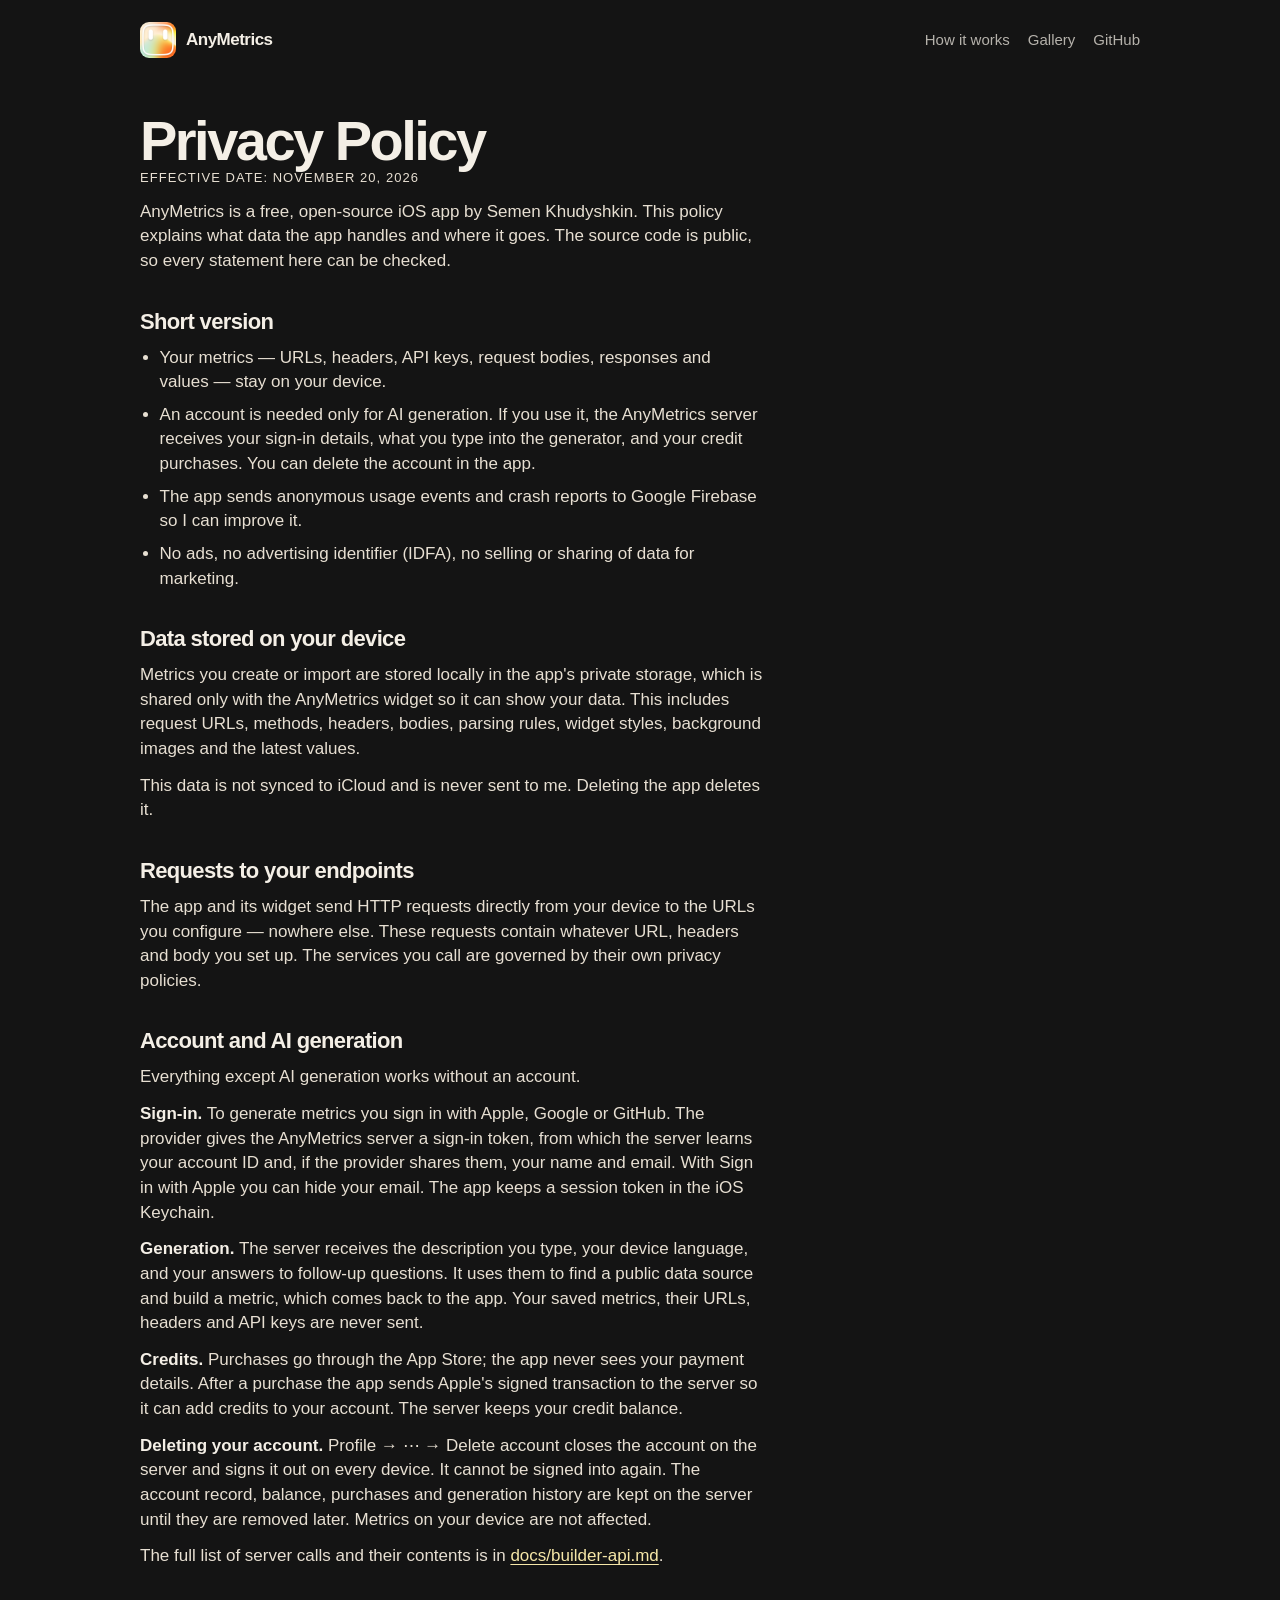
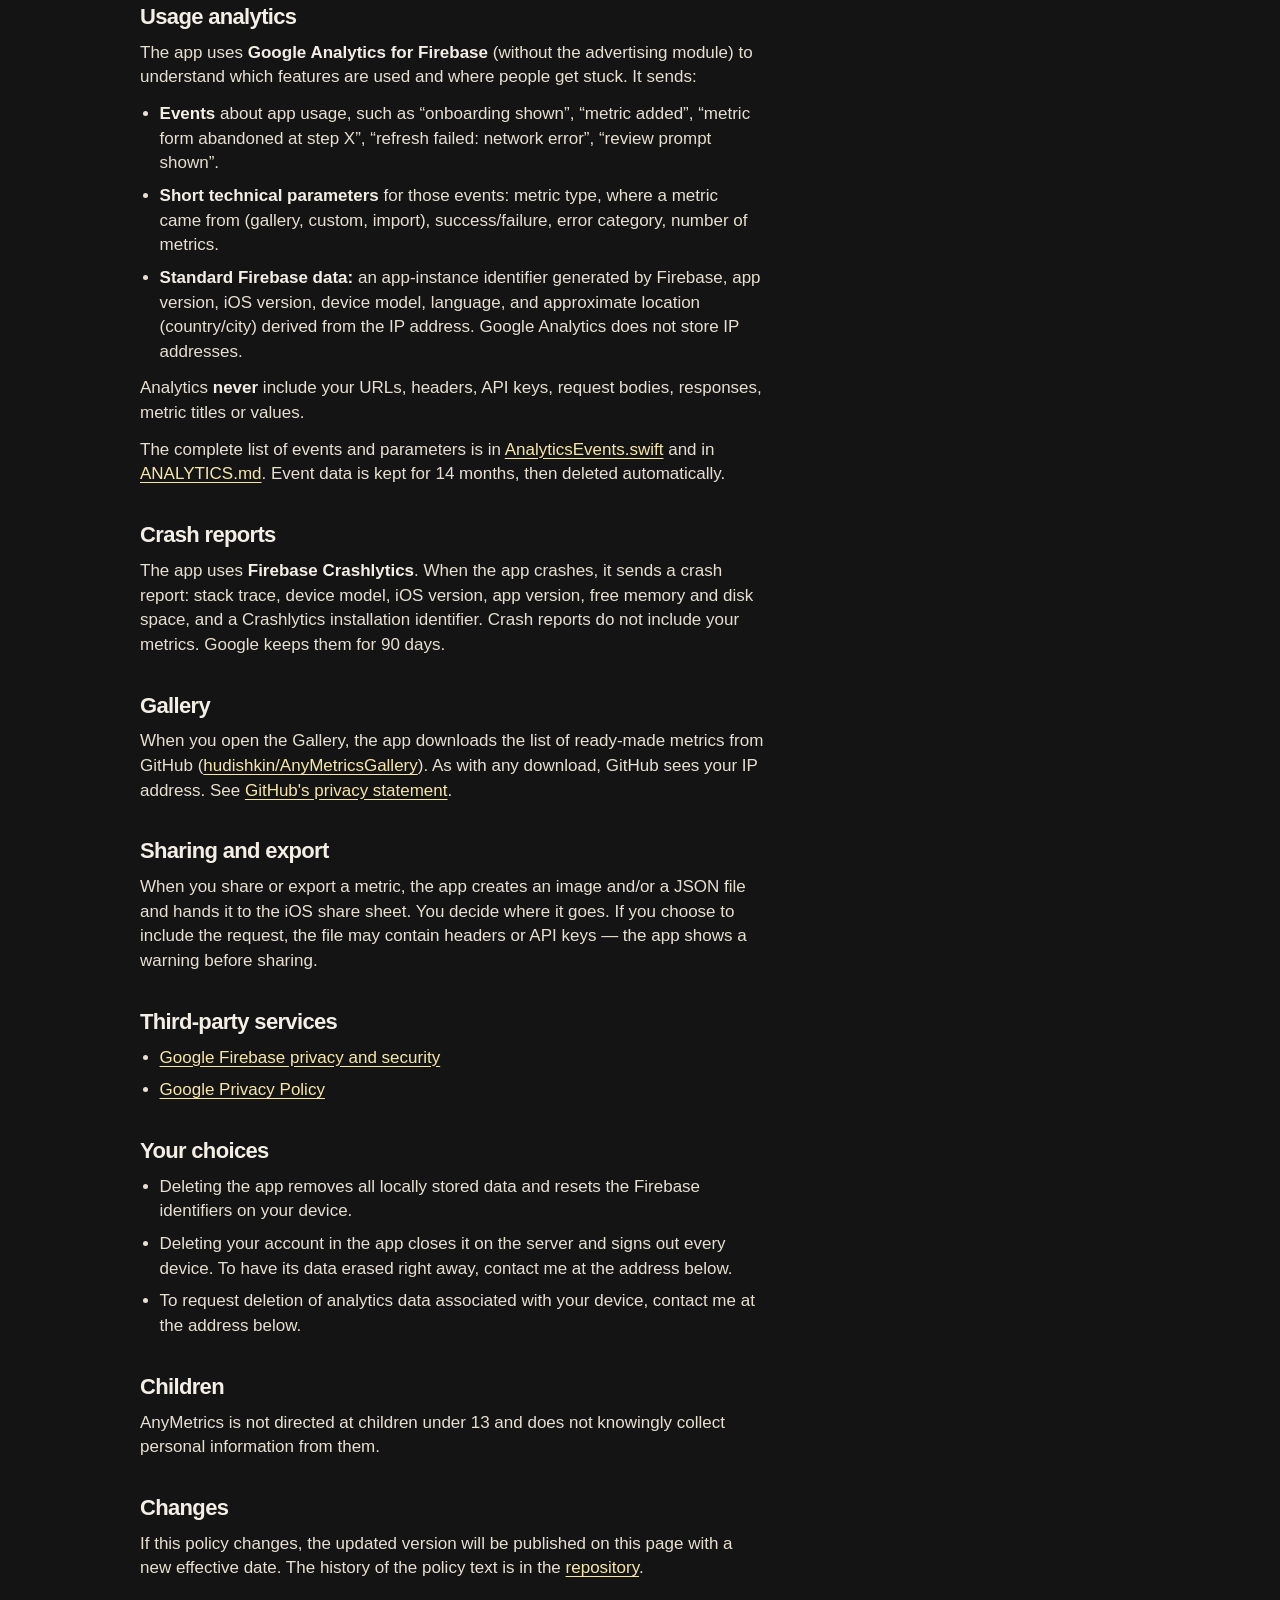
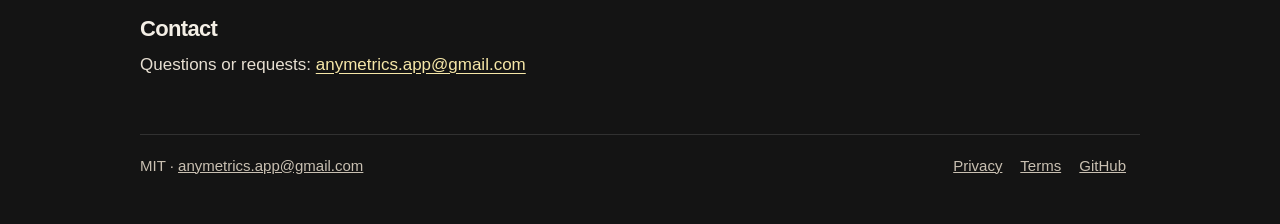
==== site/privacy.html @ 82698fd5 "added terms" ====
<!DOCTYPE html>
<html lang="en">
<head>
  <meta charset="utf-8">
  <meta name="viewport" content="width=device-width, initial-scale=1">
  <title>Privacy Policy — AnyMetrics</title>
  <meta name="description" content="What data AnyMetrics handles and where it goes. Metrics and API keys stay on your iPhone.">
  <meta name="theme-color" content="#141414">
  <link rel="icon" href="icon.png">
  <link rel="stylesheet" href="styles.css">
</head>
<body>
  <div class="wrap">
    <header>
      <a class="brand" href="index.html">
        <img src="icon.png" width="36" height="36" alt="">
        AnyMetrics
      </a>
      <nav>
        <a href="index.html#how">How it works</a>
        <a href="https://github.com/hudishkin/AnyMetricsGallery">Gallery</a>
        <a href="https://github.com/hudishkin/AnyMetrics">GitHub</a>
      </nav>
    </header>

    <main>
      <article class="legal">
        <h1>Privacy Policy</h1>
        <p class="kicker">Effective date: November 20, 2026</p>
        <p>AnyMetrics is a free, open-source iOS app by Semen Khudyshkin. This policy explains what data the app handles and where it goes. The source code is public, so every statement here can be checked.</p>

        <h2>Short version</h2>
        <ul>
          <li>Your metrics — URLs, headers, API keys, request bodies, responses and values — stay on your device.</li>
          <li>An account is needed only for AI generation. If you use it, the AnyMetrics server receives your sign-in details, what you type into the generator, and your credit purchases. You can delete the account in the app.</li>
          <li>The app sends anonymous usage events and crash reports to Google Firebase so I can improve it.</li>
          <li>No ads, no advertising identifier (IDFA), no selling or sharing of data for marketing.</li>
        </ul>

        <h2>Data stored on your device</h2>
        <p>Metrics you create or import are stored locally in the app's private storage, which is shared only with the AnyMetrics widget so it can show your data. This includes request URLs, methods, headers, bodies, parsing rules, widget styles, background images and the latest values.</p>
        <p>This data is not synced to iCloud and is never sent to me. Deleting the app deletes it.</p>

        <h2>Requests to your endpoints</h2>
        <p>The app and its widget send HTTP requests directly from your device to the URLs you configure — nowhere else. These requests contain whatever URL, headers and body you set up. The services you call are governed by their own privacy policies.</p>

        <h2>Account and AI generation</h2>
        <p>Everything except AI generation works without an account.</p>
        <p><strong>Sign-in.</strong> To generate metrics you sign in with Apple, Google or GitHub. The provider gives the AnyMetrics server a sign-in token, from which the server learns your account ID and, if the provider shares them, your name and email. With Sign in with Apple you can hide your email. The app keeps a session token in the iOS Keychain.</p>
        <p><strong>Generation.</strong> The server receives the description you type, your device language, and your answers to follow-up questions. It uses them to find a public data source and build a metric, which comes back to the app. Your saved metrics, their URLs, headers and API keys are never sent.</p>
        <p><strong>Credits.</strong> Purchases go through the App Store; the app never sees your payment details. After a purchase the app sends Apple's signed transaction to the server so it can add credits to your account. The server keeps your credit balance.</p>
        <p><strong>Deleting your account.</strong> Profile → ⋯ → Delete account closes the account on the server and signs it out on every device. It cannot be signed into again. The account record, balance, purchases and generation history are kept on the server until they are removed later. Metrics on your device are not affected.</p>
        <p>The full list of server calls and their contents is in <a href="https://github.com/hudishkin/AnyMetrics/blob/main/docs/builder-api.md">docs/builder-api.md</a>.</p>

        <h2>Usage analytics</h2>
        <p>The app uses <strong>Google Analytics for Firebase</strong> (without the advertising module) to understand which features are used and where people get stuck. It sends:</p>
        <ul>
          <li><strong>Events</strong> about app usage, such as “onboarding shown”, “metric added”, “metric form abandoned at step X”, “refresh failed: network error”, “review prompt shown”.</li>
          <li><strong>Short technical parameters</strong> for those events: metric type, where a metric came from (gallery, custom, import), success/failure, error category, number of metrics.</li>
          <li><strong>Standard Firebase data:</strong> an app-instance identifier generated by Firebase, app version, iOS version, device model, language, and approximate location (country/city) derived from the IP address. Google Analytics does not store IP addresses.</li>
        </ul>
        <p>Analytics <strong>never</strong> include your URLs, headers, API keys, request bodies, responses, metric titles or values.</p>
        <p>The complete list of events and parameters is in <a href="https://github.com/hudishkin/AnyMetrics/blob/main/AnyMetrics/Utils/AnalyticsEvents.swift">AnalyticsEvents.swift</a> and in <a href="https://github.com/hudishkin/AnyMetrics/blob/main/ANALYTICS.md">ANALYTICS.md</a>. Event data is kept for 14 months, then deleted automatically.</p>

        <h2>Crash reports</h2>
        <p>The app uses <strong>Firebase Crashlytics</strong>. When the app crashes, it sends a crash report: stack trace, device model, iOS version, app version, free memory and disk space, and a Crashlytics installation identifier. Crash reports do not include your metrics. Google keeps them for 90 days.</p>

        <h2>Gallery</h2>
        <p>When you open the Gallery, the app downloads the list of ready-made metrics from GitHub (<a href="https://github.com/hudishkin/AnyMetricsGallery">hudishkin/AnyMetricsGallery</a>). As with any download, GitHub sees your IP address. See <a href="https://docs.github.com/en/site-policy/privacy-policies/github-general-privacy-statement">GitHub's privacy statement</a>.</p>

        <h2>Sharing and export</h2>
        <p>When you share or export a metric, the app creates an image and/or a JSON file and hands it to the iOS share sheet. You decide where it goes. If you choose to include the request, the file may contain headers or API keys — the app shows a warning before sharing.</p>

        <h2>Third-party services</h2>
        <ul>
          <li><a href="https://firebase.google.com/support/privacy">Google Firebase privacy and security</a></li>
          <li><a href="https://policies.google.com/privacy">Google Privacy Policy</a></li>
        </ul>

        <h2>Your choices</h2>
        <ul>
          <li>Deleting the app removes all locally stored data and resets the Firebase identifiers on your device.</li>
          <li>Deleting your account in the app closes it on the server and signs out every device. To have its data erased right away, contact me at the address below.</li>
          <li>To request deletion of analytics data associated with your device, contact me at the address below.</li>
        </ul>

        <h2>Children</h2>
        <p>AnyMetrics is not directed at children under 13 and does not knowingly collect personal information from them.</p>

        <h2>Changes</h2>
        <p>If this policy changes, the updated version will be published on this page with a new effective date. The history of the policy text is in the <a href="https://github.com/hudishkin/AnyMetrics/blob/main/privacy_policy.md">repository</a>.</p>

        <h2>Contact</h2>
        <p>Questions or requests: <a href="mailto:anymetrics.app@gmail.com">anymetrics.app@gmail.com</a></p>
      </article>
    </main>

    <footer>
      <p>MIT · <a href="mailto:anymetrics.app@gmail.com">anymetrics.app@gmail.com</a></p>
      <p>
        <a href="privacy.html">Privacy</a>
        <a href="terms.html">Terms</a>
        <a href="https://github.com/hudishkin/AnyMetrics">GitHub</a>
      </p>
    </footer>
  </div>
</body>
</html>
---- site/styles.css ----
:root {
  --bg: #141414;
  --ink: #1c1c1c;
  --paper: #fffdf8;
  --muted: #5c574e;
  --cream: #f4efe6;
  --line: rgba(255, 253, 248, 0.12);
}

* { box-sizing: border-box; }

html { scroll-behavior: smooth; }

body {
  margin: 0;
  background: var(--bg);
  color: var(--cream);
  font-family: -apple-system, BlinkMacSystemFont, "SF Pro Text", "Segoe UI", sans-serif;
  font-size: 17px;
  line-height: 1.45;
  -webkit-font-smoothing: antialiased;
}

a { color: inherit; }

.wrap {
  max-width: 1040px;
  margin: 0 auto;
  padding: 22px 20px 48px;
}

header {
  display: flex;
  align-items: center;
  justify-content: space-between;
  gap: 16px;
}

.brand {
  display: flex;
  align-items: center;
  gap: 10px;
  font-weight: 650;
  letter-spacing: -0.03em;
  text-decoration: none;
  font-size: 17px;
}

.brand img {
  width: 36px;
  height: 36px;
  border-radius: 9px;
}

nav {
  display: flex;
  gap: 18px;
  font-size: 15px;
}

nav a {
  text-decoration: none;
  opacity: 0.72;
}

nav a:hover { opacity: 1; }

.hero { padding: 64px 0 28px; }

.kicker {
  margin: 0 0 16px;
  font-size: 13px;
  letter-spacing: 0.08em;
  text-transform: uppercase;
  color: #c8bba6;
}

h1 {
  margin: 0;
  max-width: 16ch;
  font-size: clamp(40px, 6.4vw, 68px);
  line-height: 0.98;
  letter-spacing: -0.045em;
  font-weight: 720;
}

.lede {
  max-width: 38ch;
  margin: 20px 0 0;
  font-size: 19px;
  color: #e7dfd2;
}

.actions {
  display: flex;
  align-items: center;
  flex-wrap: wrap;
  gap: 18px;
  margin: 28px 0 40px;
}

.actions img { display: block; height: 44px; width: auto; }

.text-link {
  font-weight: 600;
  text-underline-offset: 3px;
}

.preview {
  display: block;
  width: 100%;
  height: auto;
  border-radius: 28px;
}

h2 {
  margin: 0 0 20px;
  font-size: 28px;
  letter-spacing: -0.03em;
  font-weight: 680;
}

.steps, .features, .note { padding: 48px 0 8px; }

.steps ol {
  list-style: none;
  margin: 0;
  padding: 0;
  display: grid;
  grid-template-columns: repeat(3, 1fr);
  gap: 14px;
}

.steps li {
  margin: 0;
  padding: 22px 22px 20px;
  border-radius: 24px;
  background:
    linear-gradient(165deg, #f8efdc 0%, #e7f3e0 42%, #f6d978 100%);
  color: var(--ink);
}

.steps li:nth-child(2) {
  background:
    linear-gradient(165deg, #f7e7c4 0%, #f6d56a 55%, #f0a04a 100%);
}

.steps li:nth-child(3) {
  background:
    linear-gradient(165deg, #e5f3ea 0%, #f6e7a8 48%, #f08a2c 100%);
}

.step-label {
  display: block;
  font-size: 12px;
  letter-spacing: 0.08em;
  text-transform: uppercase;
  color: #6a624f;
}

.steps strong {
  display: block;
  margin: 10px 0 12px;
  font-size: 40px;
  letter-spacing: -0.04em;
  font-weight: 720;
  line-height: 1;
}

.steps p, .features p, .note p { margin: 0; }

.features ul {
  list-style: none;
  margin: 0;
  padding: 0;
  display: grid;
  grid-template-columns: repeat(3, 1fr);
  gap: 14px;
}

.features li {
  margin: 0;
  padding: 20px 20px 18px;
  border: 1px solid var(--line);
  border-radius: 20px;
}

.features h3 {
  margin: 0 0 6px;
  font-size: 16px;
  letter-spacing: -0.02em;
}

.features p, .note p, footer {
  color: #c9c0b2;
  font-size: 15px;
}

.note {
  margin-top: 20px;
  padding: 22px 24px;
  border-radius: 20px;
  background: #1d1d1d;
}

.legal {
  max-width: 66ch;
  padding: 56px 0 8px;
}

.legal h1 {
  max-width: none;
  font-size: clamp(36px, 5vw, 56px);
}

.legal h2 {
  margin: 32px 0 8px;
  font-size: 22px;
}

.legal p { margin: 0 0 12px; }

.legal p,
.legal li { color: #e7dfd2; }

.legal ul {
  margin: 0 0 12px;
  padding-left: 1.15em;
}

.legal li { margin: 0 0 8px; }

.legal a {
  color: #f6e7a8;
  text-underline-offset: 3px;
}

.legal strong {
  color: var(--cream);
  font-weight: 650;
}

footer {
  display: flex;
  justify-content: space-between;
  gap: 16px;
  flex-wrap: wrap;
  margin-top: 36px;
  padding-top: 20px;
  border-top: 1px solid var(--line);
}

footer p { margin: 0; }

footer a { margin-right: 14px; }

a:focus-visible {
  outline: 2px solid #f6d56a;
  outline-offset: 3px;
  border-radius: 4px;
}

@media (max-width: 800px) {
  .hero { padding-top: 40px; }

  .steps ol, .features ul { grid-template-columns: 1fr; }

  header { align-items: flex-start; flex-wrap: wrap; }

  nav { flex-wrap: wrap; gap: 10px 14px; font-size: 14px; }
}
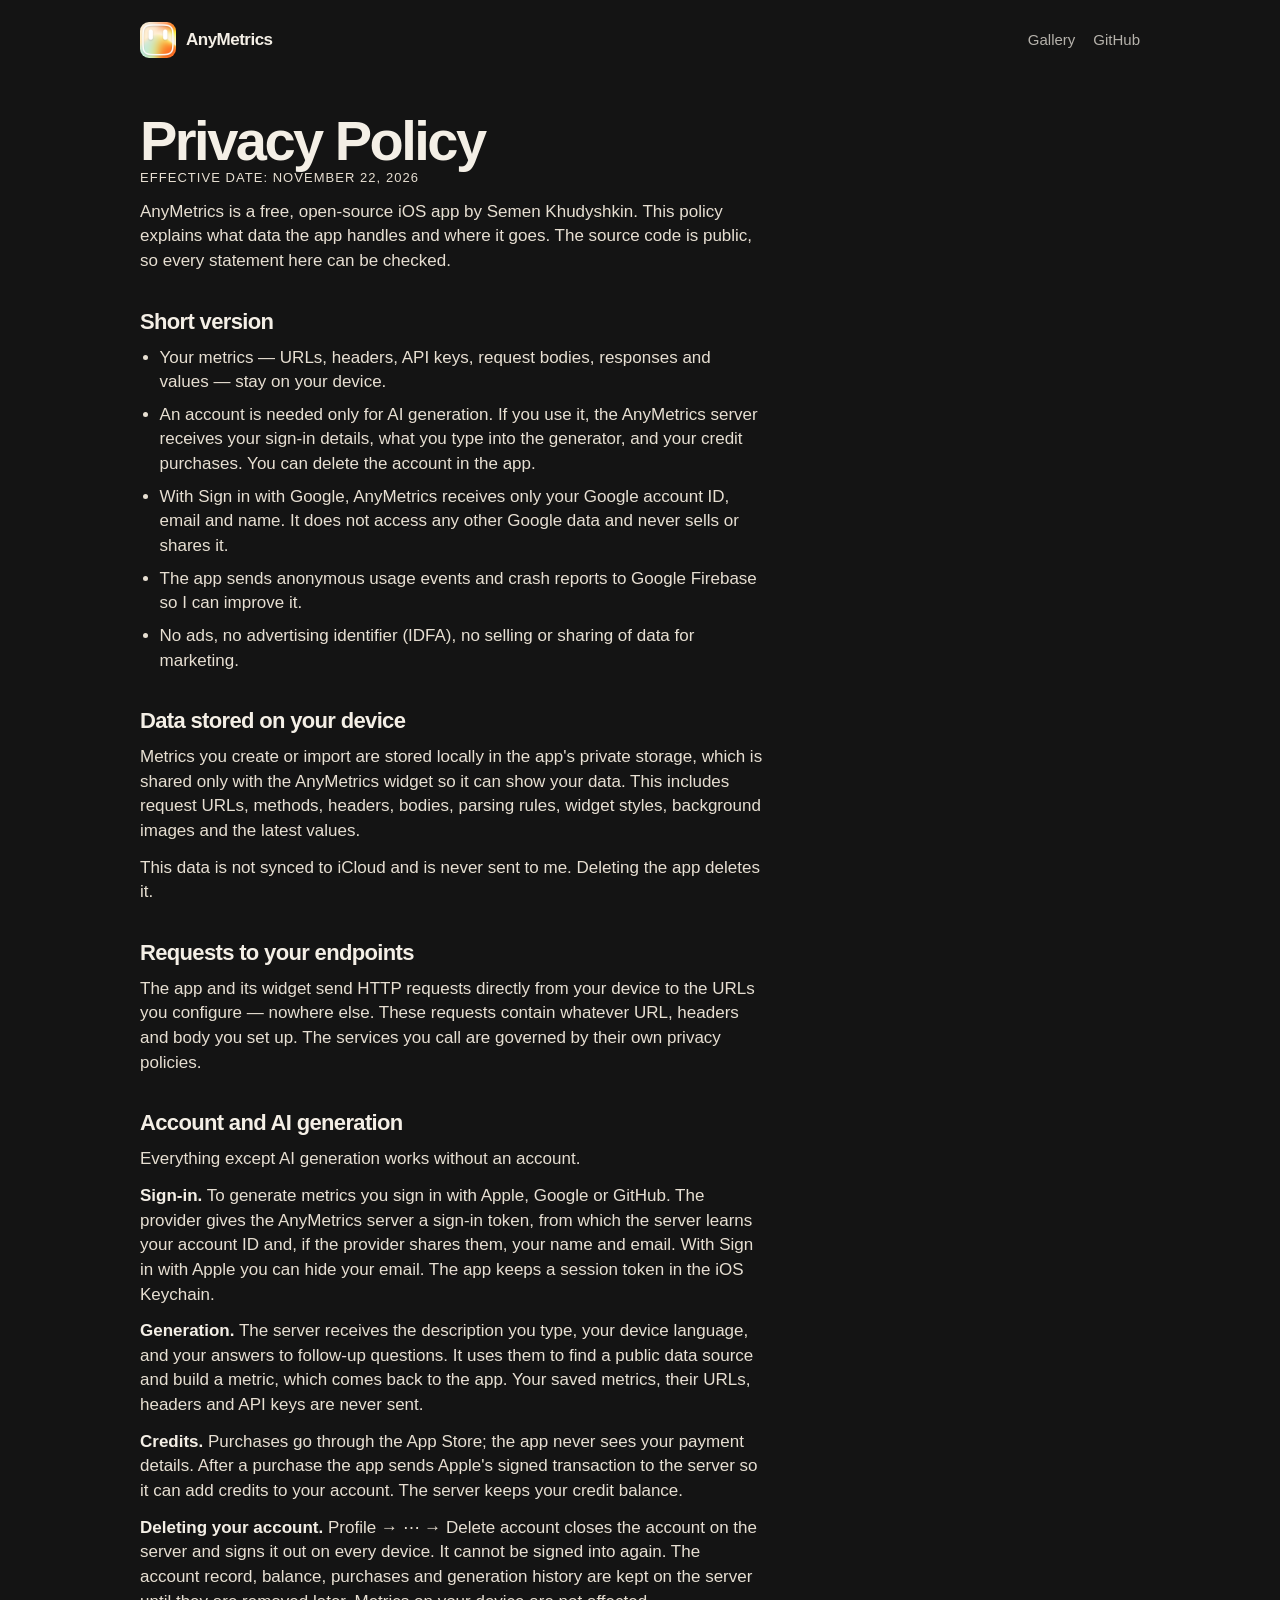
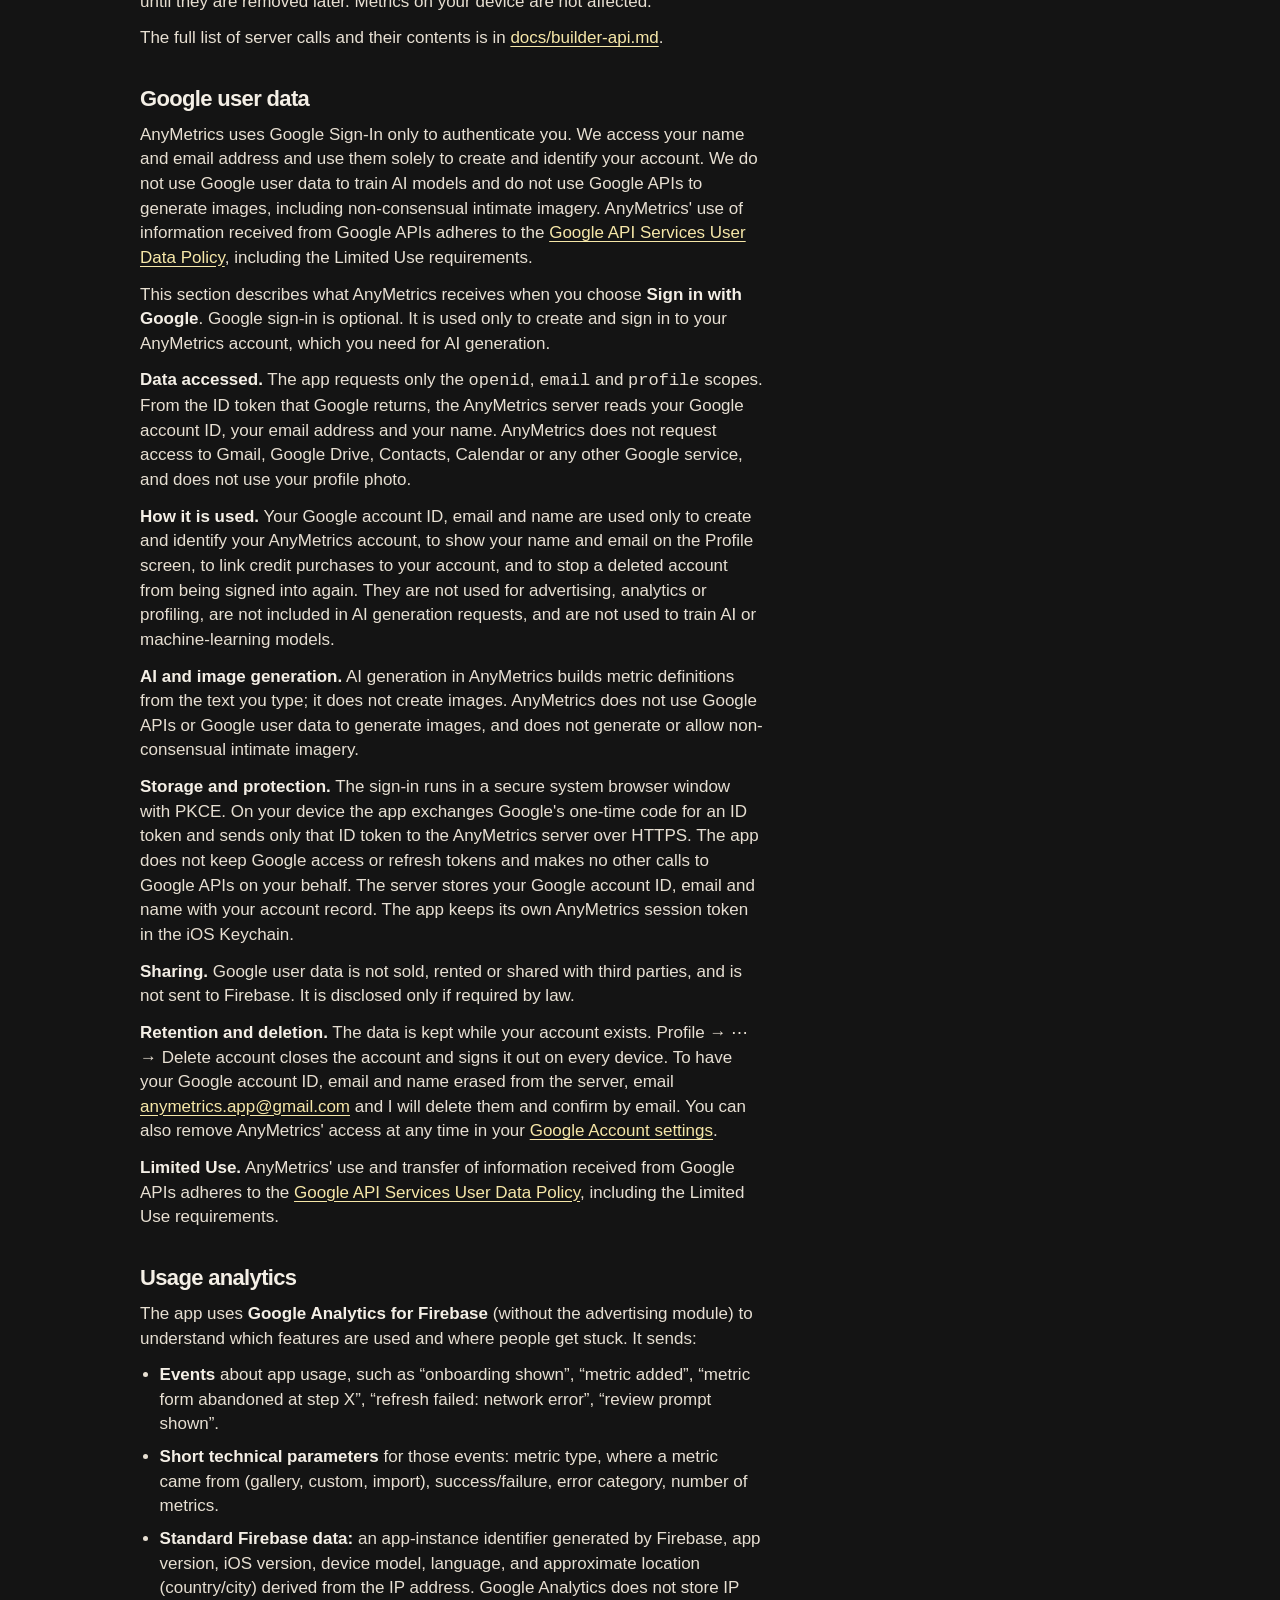
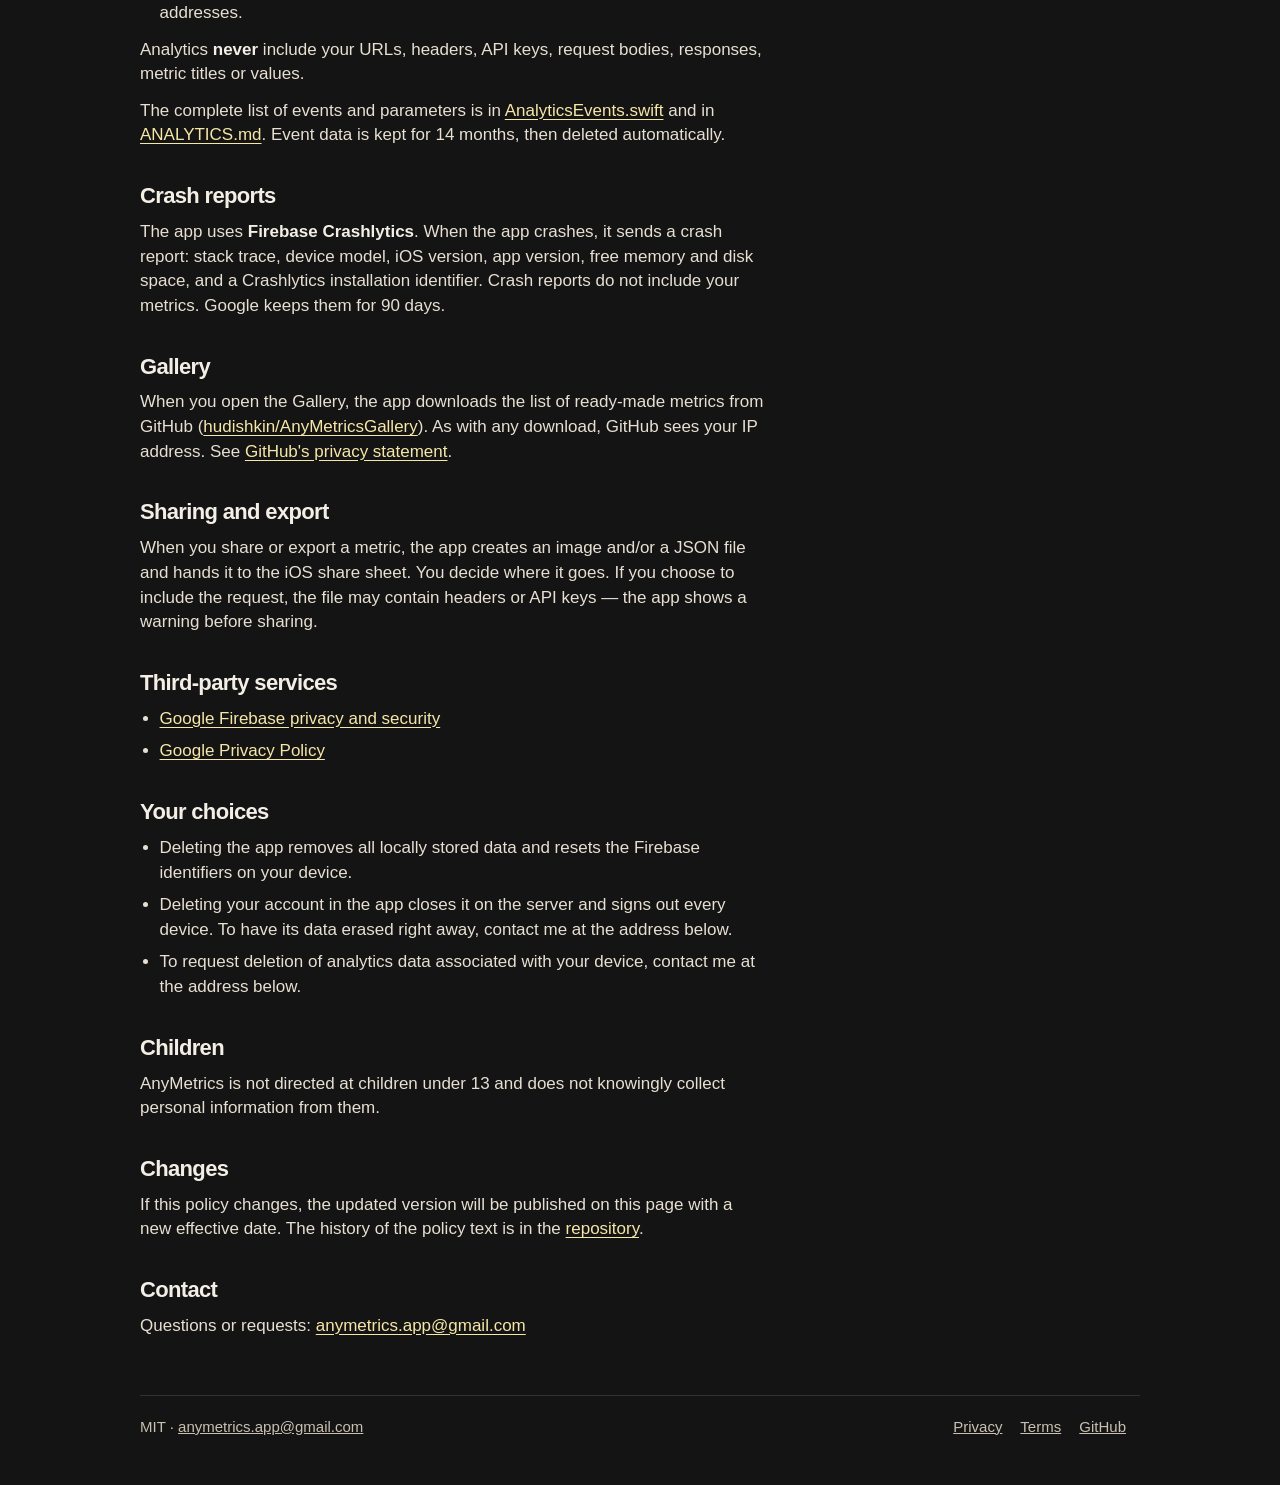
==== commit 8bca33a1: "updated site" ====
--- a/site/privacy.html
+++ b/site/privacy.html
@@ -6,7 +6,9 @@
   <title>Privacy Policy — AnyMetrics</title>
   <meta name="description" content="What data AnyMetrics handles and where it goes. Metrics and API keys stay on your iPhone.">
   <meta name="theme-color" content="#141414">
-  <link rel="icon" href="icon.png">
+  <link rel="icon" href="favicon.ico" sizes="32x32">
+  <link rel="icon" href="favicon-32.png" type="image/png" sizes="32x32">
+  <link rel="apple-touch-icon" href="apple-touch-icon.png">
   <link rel="stylesheet" href="styles.css">
 </head>
 <body>
@@ -17,7 +19,6 @@
         AnyMetrics
       </a>
       <nav>
-        <a href="index.html#how">How it works</a>
         <a href="https://github.com/hudishkin/AnyMetricsGallery">Gallery</a>
         <a href="https://github.com/hudishkin/AnyMetrics">GitHub</a>
       </nav>
@@ -26,13 +27,14 @@
     <main>
       <article class="legal">
         <h1>Privacy Policy</h1>
-        <p class="kicker">Effective date: November 20, 2026</p>
+        <p class="kicker">Effective date: November 22, 2026</p>
         <p>AnyMetrics is a free, open-source iOS app by Semen Khudyshkin. This policy explains what data the app handles and where it goes. The source code is public, so every statement here can be checked.</p>
 
         <h2>Short version</h2>
         <ul>
           <li>Your metrics — URLs, headers, API keys, request bodies, responses and values — stay on your device.</li>
           <li>An account is needed only for AI generation. If you use it, the AnyMetrics server receives your sign-in details, what you type into the generator, and your credit purchases. You can delete the account in the app.</li>
+          <li>With Sign in with Google, AnyMetrics receives only your Google account ID, email and name. It does not access any other Google data and never sells or shares it.</li>
           <li>The app sends anonymous usage events and crash reports to Google Firebase so I can improve it.</li>
           <li>No ads, no advertising identifier (IDFA), no selling or sharing of data for marketing.</li>
         </ul>
@@ -51,6 +53,17 @@
         <p><strong>Credits.</strong> Purchases go through the App Store; the app never sees your payment details. After a purchase the app sends Apple's signed transaction to the server so it can add credits to your account. The server keeps your credit balance.</p>
         <p><strong>Deleting your account.</strong> Profile → ⋯ → Delete account closes the account on the server and signs it out on every device. It cannot be signed into again. The account record, balance, purchases and generation history are kept on the server until they are removed later. Metrics on your device are not affected.</p>
         <p>The full list of server calls and their contents is in <a href="https://github.com/hudishkin/AnyMetrics/blob/main/docs/builder-api.md">docs/builder-api.md</a>.</p>
+
+        <h2 id="google-user-data">Google user data</h2>
+        <p>AnyMetrics uses Google Sign-In only to authenticate you. We access your name and email address and use them solely to create and identify your account. We do not use Google user data to train AI models and do not use Google APIs to generate images, including non-consensual intimate imagery. AnyMetrics' use of information received from Google APIs adheres to the <a href="https://developers.google.com/terms/api-services-user-data-policy">Google API Services User Data Policy</a>, including the Limited Use requirements.</p>
+        <p>This section describes what AnyMetrics receives when you choose <strong>Sign in with Google</strong>. Google sign-in is optional. It is used only to create and sign in to your AnyMetrics account, which you need for AI generation.</p>
+        <p><strong>Data accessed.</strong> The app requests only the <code>openid</code>, <code>email</code> and <code>profile</code> scopes. From the ID token that Google returns, the AnyMetrics server reads your Google account ID, your email address and your name. AnyMetrics does not request access to Gmail, Google Drive, Contacts, Calendar or any other Google service, and does not use your profile photo.</p>
+        <p><strong>How it is used.</strong> Your Google account ID, email and name are used only to create and identify your AnyMetrics account, to show your name and email on the Profile screen, to link credit purchases to your account, and to stop a deleted account from being signed into again. They are not used for advertising, analytics or profiling, are not included in AI generation requests, and are not used to train AI or machine-learning models.</p>
+        <p><strong>AI and image generation.</strong> AI generation in AnyMetrics builds metric definitions from the text you type; it does not create images. AnyMetrics does not use Google APIs or Google user data to generate images, and does not generate or allow non-consensual intimate imagery.</p>
+        <p><strong>Storage and protection.</strong> The sign-in runs in a secure system browser window with PKCE. On your device the app exchanges Google's one-time code for an ID token and sends only that ID token to the AnyMetrics server over HTTPS. The app does not keep Google access or refresh tokens and makes no other calls to Google APIs on your behalf. The server stores your Google account ID, email and name with your account record. The app keeps its own AnyMetrics session token in the iOS Keychain.</p>
+        <p><strong>Sharing.</strong> Google user data is not sold, rented or shared with third parties, and is not sent to Firebase. It is disclosed only if required by law.</p>
+        <p><strong>Retention and deletion.</strong> The data is kept while your account exists. Profile → ⋯ → Delete account closes the account and signs it out on every device. To have your Google account ID, email and name erased from the server, email <a href="mailto:anymetrics.app@gmail.com">anymetrics.app@gmail.com</a> and I will delete them and confirm by email. You can also remove AnyMetrics' access at any time in your <a href="https://myaccount.google.com/connections">Google Account settings</a>.</p>
+        <p><strong>Limited Use.</strong> AnyMetrics' use and transfer of information received from Google APIs adheres to the <a href="https://developers.google.com/terms/api-services-user-data-policy">Google API Services User Data Policy</a>, including the Limited Use requirements.</p>
 
         <h2>Usage analytics</h2>
         <p>The app uses <strong>Google Analytics for Firebase</strong> (without the advertising module) to understand which features are used and where people get stuck. It sends:</p>
--- a/site/styles.css
+++ b/site/styles.css
@@ -65,8 +65,6 @@
 
 nav a:hover { opacity: 1; }
 
-.hero { padding: 64px 0 28px; }
-
 .kicker {
   margin: 0 0 16px;
   font-size: 13px;
@@ -74,6 +72,200 @@
   text-transform: uppercase;
   color: #c8bba6;
 }
+
+.home {
+  min-height: 100dvh;
+  display: flex;
+  flex-direction: column;
+  position: relative;
+  isolation: isolate;
+  background: #0b0b0b;
+}
+
+.glow {
+  position: fixed;
+  inset: -15%;
+  z-index: -1;
+  pointer-events: none;
+  will-change: transform;
+  background:
+    radial-gradient(circle at 57% 41%, rgba(255, 133, 61, 0.20), transparent 18%),
+    radial-gradient(circle at 43% 37%, rgba(250, 209, 82, 0.15), transparent 14%),
+    radial-gradient(circle at 46% 62%, rgba(140, 214, 240, 0.14), transparent 16%),
+    radial-gradient(circle at 61% 58%, rgba(199, 219, 133, 0.09), transparent 11%);
+  filter: blur(90px);
+}
+
+/* Grain hides gradient banding on the dark background. */
+.home::after {
+  content: "";
+  position: fixed;
+  inset: 0;
+  z-index: -1;
+  pointer-events: none;
+  opacity: 0.12;
+  background-image: url("data:image/svg+xml,%3Csvg xmlns='http://www.w3.org/2000/svg' width='160' height='160'%3E%3Cfilter id='n'%3E%3CfeTurbulence type='fractalNoise' baseFrequency='0.9' numOctaves='2' stitchTiles='stitch'/%3E%3C/filter%3E%3Crect width='100%25' height='100%25' filter='url(%23n)'/%3E%3C/svg%3E");
+}
+
+.stage {
+  flex: 1;
+  display: flex;
+  flex-direction: column;
+  align-items: center;
+  justify-content: center;
+  gap: 28px;
+  padding: 32px 20px 8px;
+}
+
+.google-data {
+  max-width: 520px;
+  text-align: center;
+  color: #8f877b;
+  font-size: 13px;
+  line-height: 1.5;
+}
+
+.google-data h2 {
+  margin: 0 0 6px;
+  font-size: 13px;
+  font-weight: 600;
+  letter-spacing: 0;
+  color: #b7ad9e;
+}
+
+.google-data p { margin: 0; }
+
+.google-data a { text-underline-offset: 2px; }
+
+.lockup {
+  display: flex;
+  flex-direction: column;
+  align-items: center;
+  width: min(100%, 380px);
+  padding: 40px 32px 36px;
+  border-radius: 32px;
+  border: 1px solid rgba(255, 253, 248, 0.14);
+  background: rgba(255, 253, 248, 0.06);
+  -webkit-backdrop-filter: blur(28px) saturate(160%);
+  backdrop-filter: blur(28px) saturate(160%);
+  box-shadow:
+    inset 0 1px 0 rgba(255, 253, 248, 0.12),
+    0 24px 60px rgba(0, 0, 0, 0.18);
+}
+
+.robot {
+  --side: 128px;
+  --stroke: 5px;
+  position: relative;
+  width: min(34vw, 128px);
+  aspect-ratio: 1;
+  margin-bottom: 26px;
+  border-radius: 27%;
+  overflow: hidden;
+  will-change: transform;
+}
+
+.robot-fill,
+.robot-plate,
+.robot-ring,
+.mark {
+  position: absolute;
+}
+
+.robot-fill {
+  inset: 0;
+  border-radius: 27%;
+  background-color: #ffe6bd;
+  background-image:
+    radial-gradient(ellipse 52% 52% at 0% 104%, #8cd6f0 0%, rgba(173, 219, 230, 0.8) 42%, transparent 100%),
+    radial-gradient(ellipse 58% 58% at 105% 50%, #ff853d 0%, rgba(255, 163, 97, 0.9) 38%, transparent 92%),
+    radial-gradient(ellipse 34% 34% at 86% 2%, #fad152 0%, rgba(250, 209, 82, 0.55) 45%, transparent 100%),
+    radial-gradient(ellipse 62% 62% at 62% -18%, #fad152 0%, rgba(199, 219, 133, 0.95) 42%, rgba(255, 230, 189, 0) 92%);
+}
+
+.robot-plate {
+  inset: 6.43775%;
+  border-radius: 23.6%;
+  overflow: hidden;
+  box-shadow: inset 0 calc(var(--side) * 0.012) calc(var(--side) * 0.09) rgba(70, 38, 14, 0.22);
+}
+
+.robot-ring {
+  inset: 6.43775%;
+  border-radius: 23.6%;
+  border: var(--stroke) solid #fff;
+  background: transparent;
+  pointer-events: none;
+  filter: drop-shadow(0 calc(var(--side) * 0.012) calc(var(--side) * 0.05) rgba(60, 34, 12, 0.28));
+}
+
+.mark {
+  background: #fff;
+  transform: translate(-50%, -50%);
+  box-shadow: 0 calc(var(--side) * 0.018) calc(var(--side) * 0.06) rgba(52, 30, 10, 0.24);
+}
+
+.mark-left {
+  left: 26.6%;
+  top: 33.3%;
+  width: 13.9%;
+  height: 32.7%;
+  border-radius: 999px;
+}
+
+.mark-right {
+  left: 73.5%;
+  top: 33.3%;
+  width: 13.9%;
+  height: 32.7%;
+  border-radius: 999px;
+}
+
+.home h1 {
+  margin: 0 0 10px;
+  max-width: none;
+  font-size: 28px;
+  line-height: 1;
+  letter-spacing: -0.035em;
+  font-weight: 650;
+}
+
+.tagline {
+  margin: 0 0 26px;
+  font-size: 16px;
+  line-height: 1.4;
+  color: #b7ad9e;
+  text-align: center;
+  text-wrap: balance;
+}
+
+.store {
+  display: block;
+  line-height: 0;
+}
+
+.store img {
+  display: block;
+  height: 40px;
+  width: auto;
+}
+
+.home footer {
+  justify-content: center;
+  gap: 22px;
+  margin: 0;
+  padding: 12px 20px 28px;
+  border: 0;
+}
+
+.home footer a {
+  margin: 0;
+  font-size: 14px;
+  color: #b7ad9e;
+  text-decoration: none;
+}
+
+.home footer a:hover { color: var(--cream); }
 
 h1 {
   margin: 0;
@@ -84,35 +276,6 @@
   font-weight: 720;
 }
 
-.lede {
-  max-width: 38ch;
-  margin: 20px 0 0;
-  font-size: 19px;
-  color: #e7dfd2;
-}
-
-.actions {
-  display: flex;
-  align-items: center;
-  flex-wrap: wrap;
-  gap: 18px;
-  margin: 28px 0 40px;
-}
-
-.actions img { display: block; height: 44px; width: auto; }
-
-.text-link {
-  font-weight: 600;
-  text-underline-offset: 3px;
-}
-
-.preview {
-  display: block;
-  width: 100%;
-  height: auto;
-  border-radius: 28px;
-}
-
 h2 {
   margin: 0 0 20px;
   font-size: 28px;
@@ -120,87 +283,9 @@
   font-weight: 680;
 }
 
-.steps, .features, .note { padding: 48px 0 8px; }
-
-.steps ol {
-  list-style: none;
-  margin: 0;
-  padding: 0;
-  display: grid;
-  grid-template-columns: repeat(3, 1fr);
-  gap: 14px;
-}
-
-.steps li {
-  margin: 0;
-  padding: 22px 22px 20px;
-  border-radius: 24px;
-  background:
-    linear-gradient(165deg, #f8efdc 0%, #e7f3e0 42%, #f6d978 100%);
-  color: var(--ink);
-}
-
-.steps li:nth-child(2) {
-  background:
-    linear-gradient(165deg, #f7e7c4 0%, #f6d56a 55%, #f0a04a 100%);
-}
-
-.steps li:nth-child(3) {
-  background:
-    linear-gradient(165deg, #e5f3ea 0%, #f6e7a8 48%, #f08a2c 100%);
-}
-
-.step-label {
-  display: block;
-  font-size: 12px;
-  letter-spacing: 0.08em;
-  text-transform: uppercase;
-  color: #6a624f;
-}
-
-.steps strong {
-  display: block;
-  margin: 10px 0 12px;
-  font-size: 40px;
-  letter-spacing: -0.04em;
-  font-weight: 720;
-  line-height: 1;
-}
-
-.steps p, .features p, .note p { margin: 0; }
-
-.features ul {
-  list-style: none;
-  margin: 0;
-  padding: 0;
-  display: grid;
-  grid-template-columns: repeat(3, 1fr);
-  gap: 14px;
-}
-
-.features li {
-  margin: 0;
-  padding: 20px 20px 18px;
-  border: 1px solid var(--line);
-  border-radius: 20px;
-}
-
-.features h3 {
-  margin: 0 0 6px;
-  font-size: 16px;
-  letter-spacing: -0.02em;
-}
-
-.features p, .note p, footer {
+footer {
   color: #c9c0b2;
   font-size: 15px;
-}
-
-.note {
-  margin-top: 20px;
-  padding: 22px 24px;
-  border-radius: 20px;
-  background: #1d1d1d;
 }
 
 .legal {
@@ -261,10 +346,6 @@
 }
 
 @media (max-width: 800px) {
-  .hero { padding-top: 40px; }
-
-  .steps ol, .features ul { grid-template-columns: 1fr; }
-
   header { align-items: flex-start; flex-wrap: wrap; }
 
   nav { flex-wrap: wrap; gap: 10px 14px; font-size: 14px; }
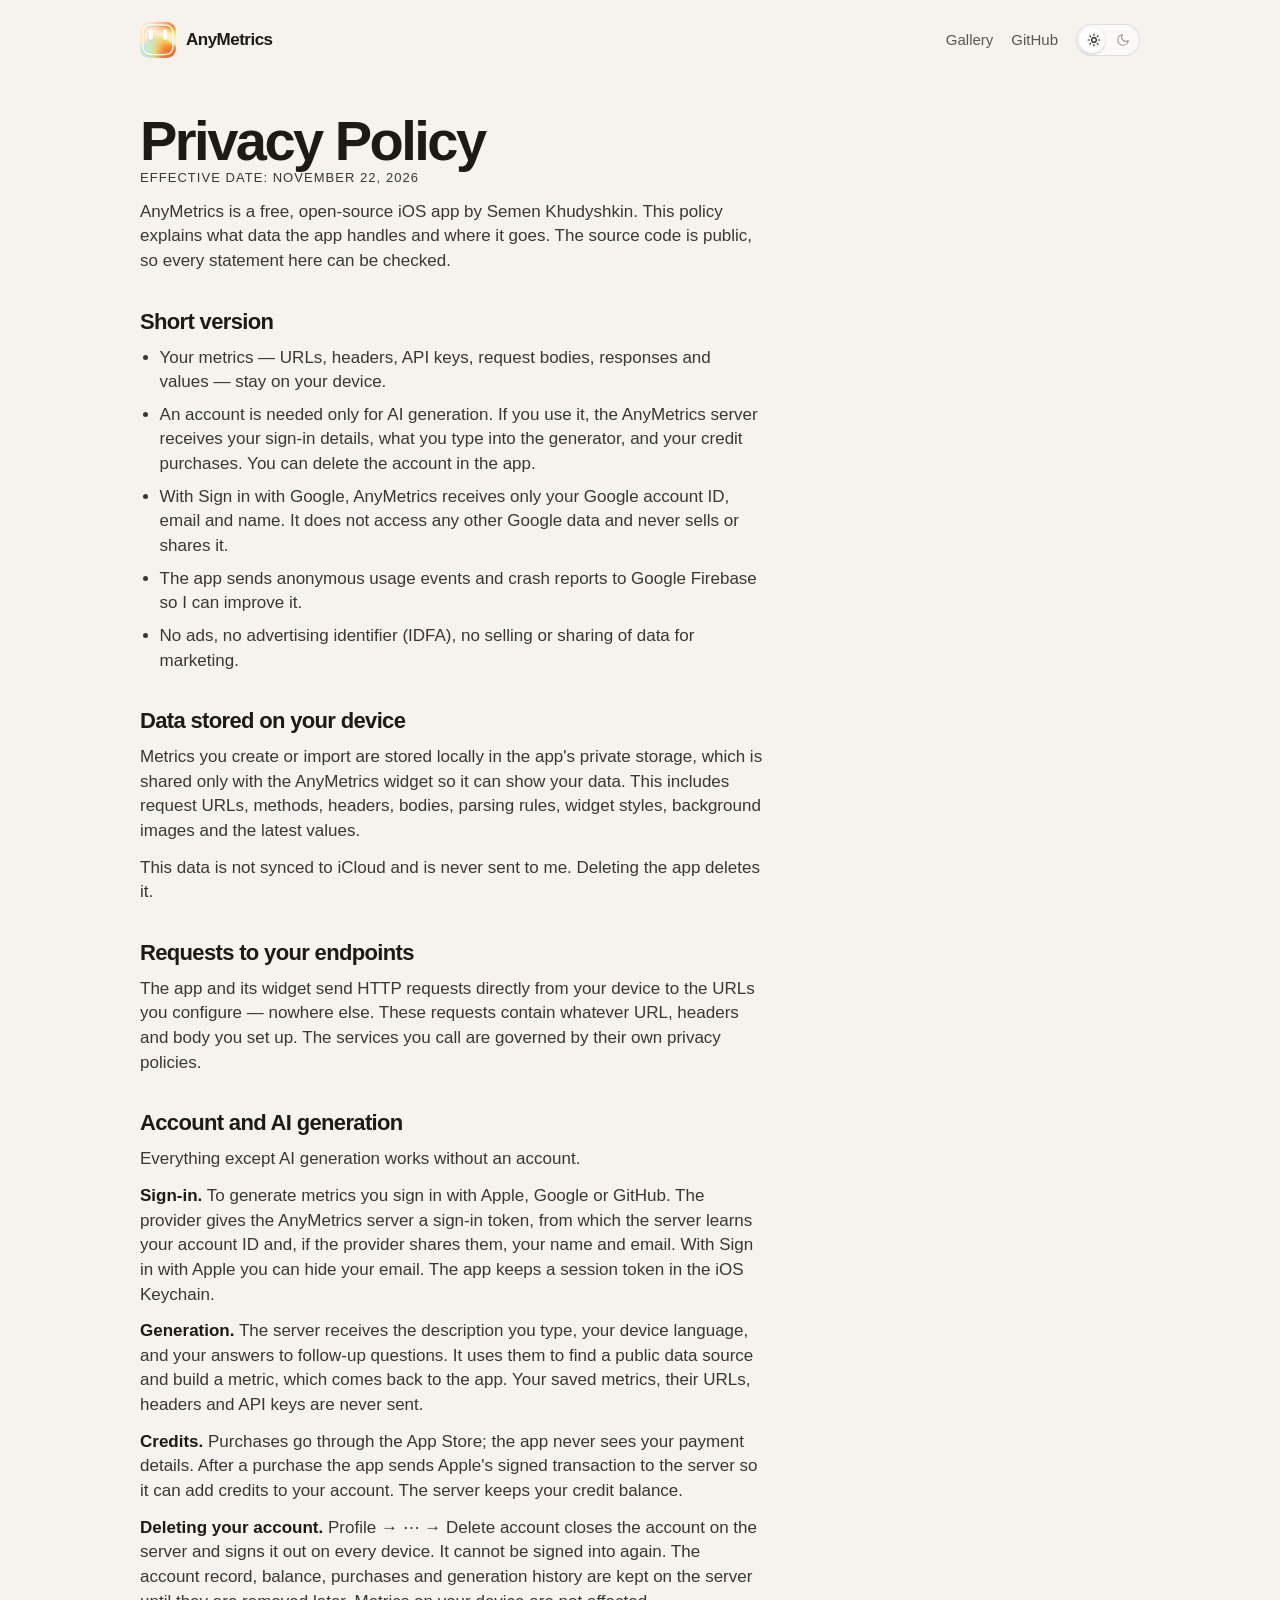
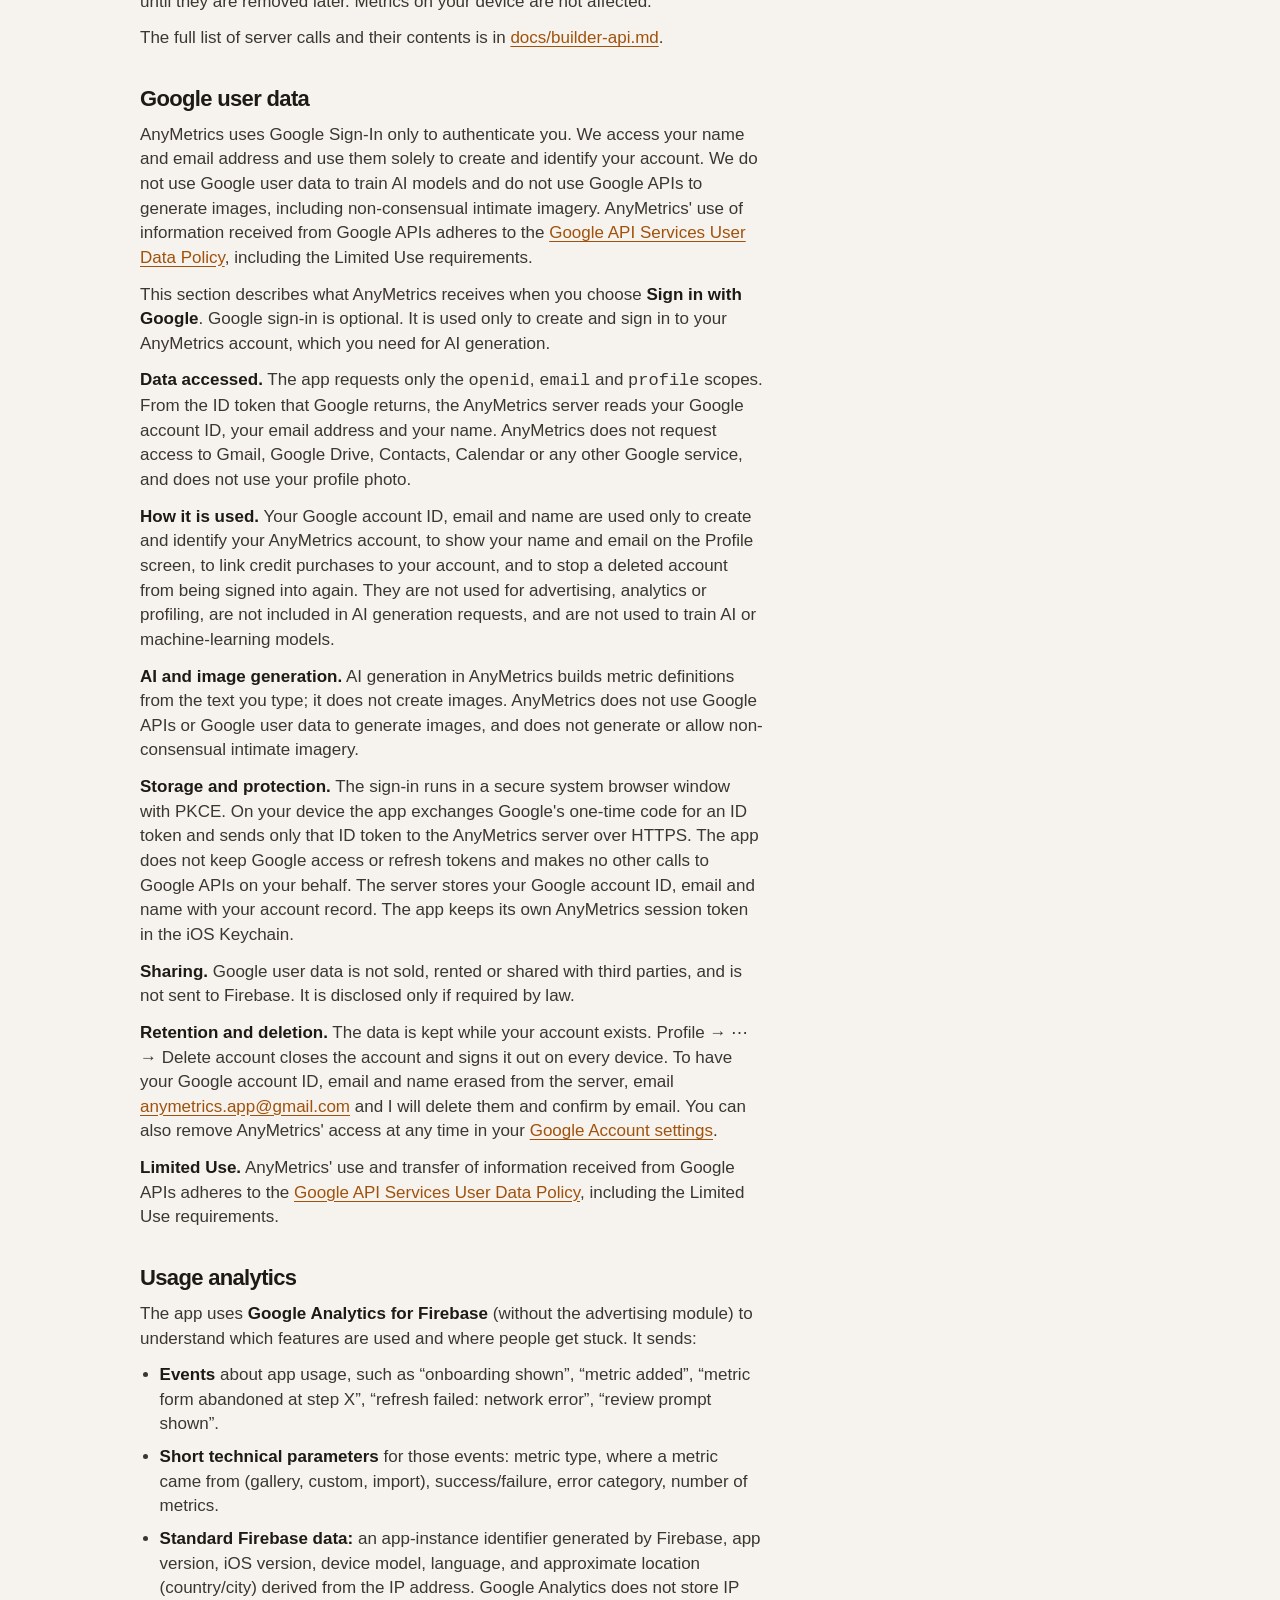
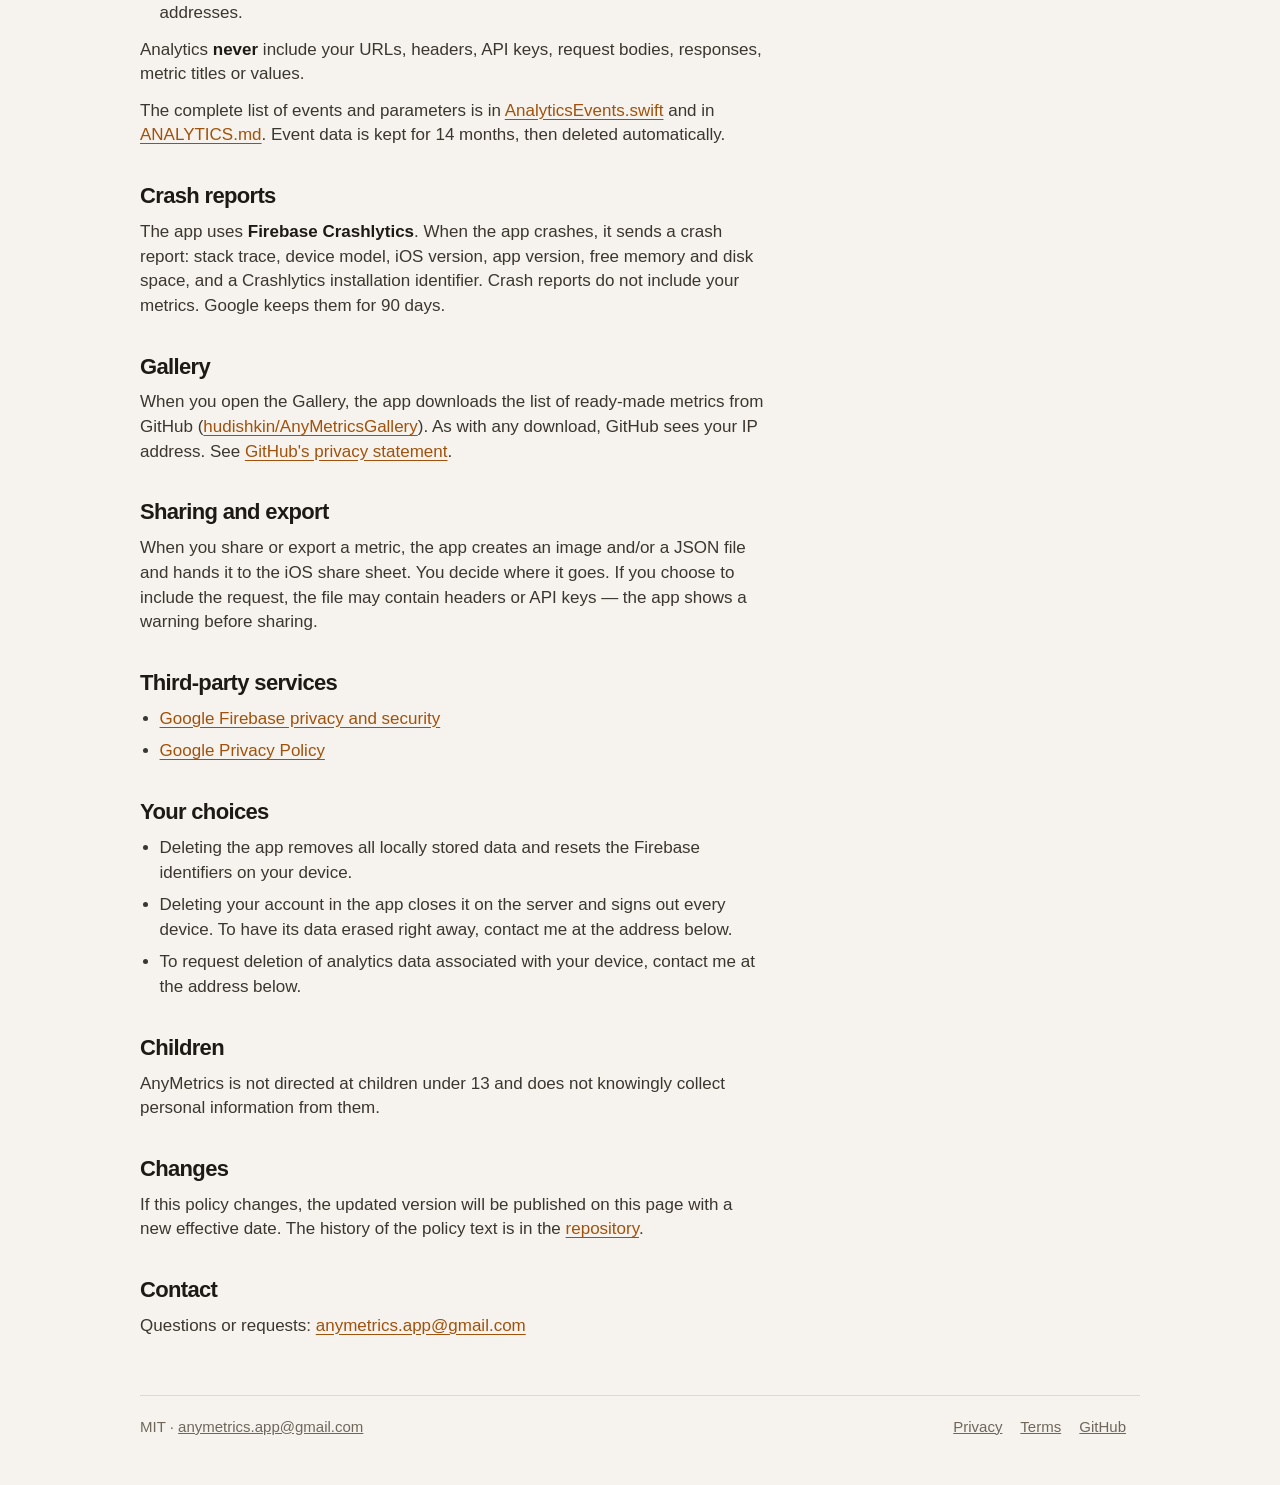
==== commit 6c9bdcfe: "Fixed release + added light theme for site" ====
--- a/site/privacy.html
+++ b/site/privacy.html
@@ -9,6 +9,13 @@
   <link rel="icon" href="favicon.ico" sizes="32x32">
   <link rel="icon" href="favicon-32.png" type="image/png" sizes="32x32">
   <link rel="apple-touch-icon" href="apple-touch-icon.png">
+  <script>
+    (function () {
+      var theme = null;
+      try { theme = localStorage.getItem("theme"); } catch (error) {}
+      document.documentElement.dataset.theme = theme || (matchMedia("(prefers-color-scheme: light)").matches ? "light" : "dark");
+    })();
+  </script>
   <link rel="stylesheet" href="styles.css">
 </head>
 <body>
@@ -21,6 +28,10 @@
       <nav>
         <a href="https://github.com/hudishkin/AnyMetricsGallery">Gallery</a>
         <a href="https://github.com/hudishkin/AnyMetrics">GitHub</a>
+        <button class="theme-toggle" type="button" role="switch" aria-checked="true" aria-label="Dark theme">
+          <span class="theme-sun" aria-hidden="true"><svg viewBox="0 0 24 24"><circle cx="12" cy="12" r="4"/><path d="M12 2v2M12 20v2M4.93 4.93l1.41 1.41M17.66 17.66l1.41 1.41M2 12h2M20 12h2M4.93 19.07l1.41-1.41M17.66 6.34l1.41-1.41"/></svg></span>
+          <span class="theme-moon" aria-hidden="true"><svg viewBox="0 0 24 24"><path d="M21 12.8A9 9 0 1 1 11.2 3a7 7 0 0 0 9.8 9.8z"/></svg></span>
+        </button>
       </nav>
     </header>
 
@@ -117,5 +128,6 @@
       </p>
     </footer>
   </div>
+  <script src="theme.js"></script>
 </body>
 </html>
--- a/site/styles.css
+++ b/site/styles.css
@@ -5,6 +5,79 @@
   --muted: #5c574e;
   --cream: #f4efe6;
   --line: rgba(255, 253, 248, 0.12);
+
+  --home-bg: #0b0b0b;
+  --text-soft: #e7dfd2;
+  --text-muted: #b7ad9e;
+  --kicker: #c8bba6;
+  --footer-text: #c9c0b2;
+  --link-accent: #f6e7a8;
+  --focus: #f6d56a;
+  --ease-out: cubic-bezier(0.23, 1, 0.32, 1);
+
+  --glow-orange: rgba(255, 133, 61, 0.20);
+  --glow-yellow: rgba(250, 209, 82, 0.15);
+  --glow-blue: rgba(140, 214, 240, 0.14);
+  --glow-green: rgba(199, 219, 133, 0.09);
+  --grain-opacity: 0.12;
+
+  --glass-top: rgba(255, 253, 248, 0.085);
+  --glass-mid: rgba(255, 253, 248, 0.025);
+  --glass-bottom: rgba(255, 253, 248, 0.04);
+  --glass-edge: rgba(255, 253, 248, 0.42);
+  --glass-edge-fade: rgba(255, 253, 248, 0.08);
+  --glass-edge-dim: rgba(255, 253, 248, 0.04);
+  --glass-edge-catch: rgba(255, 253, 248, 0.2);
+  --glass-inset-top: rgba(255, 253, 248, 0.16);
+  --glass-inset-bottom: rgba(0, 0, 0, 0.25);
+  --glass-shadow:
+    0 1px 2px rgba(0, 0, 0, 0.25),
+    0 12px 28px rgba(0, 0, 0, 0.22),
+    0 40px 80px rgba(0, 0, 0, 0.28);
+  --glass-sheen: rgba(255, 253, 248, 0.10);
+
+  --control-bg: rgba(255, 253, 248, 0.06);
+  --control-thumb: rgba(255, 253, 248, 0.16);
+  --control-icon: rgba(244, 239, 230, 0.5);
+}
+
+:root[data-theme="light"] {
+  --bg: #f6f3ee;
+  --cream: #1d1a16;
+  --line: rgba(29, 26, 22, 0.12);
+
+  --home-bg: #f2eee8;
+  --text-soft: #3b362f;
+  --text-muted: #6f675c;
+  --kicker: #8a7a63;
+  --footer-text: #6f675c;
+  --link-accent: #a0520c;
+  --focus: #d98a1c;
+
+  --glow-orange: rgba(255, 133, 61, 0.34);
+  --glow-yellow: rgba(250, 209, 82, 0.32);
+  --glow-blue: rgba(140, 214, 240, 0.32);
+  --glow-green: rgba(199, 219, 133, 0.2);
+  --grain-opacity: 0.06;
+
+  --glass-top: rgba(255, 255, 255, 0.72);
+  --glass-mid: rgba(255, 255, 255, 0.42);
+  --glass-bottom: rgba(255, 255, 255, 0.55);
+  --glass-edge: rgba(255, 255, 255, 0.95);
+  --glass-edge-fade: rgba(255, 255, 255, 0.5);
+  --glass-edge-dim: rgba(255, 255, 255, 0.3);
+  --glass-edge-catch: rgba(255, 255, 255, 0.75);
+  --glass-inset-top: rgba(255, 255, 255, 0.9);
+  --glass-inset-bottom: rgba(60, 40, 20, 0.06);
+  --glass-shadow:
+    0 1px 2px rgba(60, 40, 20, 0.08),
+    0 12px 28px rgba(60, 40, 20, 0.08),
+    0 40px 80px rgba(60, 40, 20, 0.12);
+  --glass-sheen: rgba(255, 255, 255, 0.5);
+
+  --control-bg: rgba(255, 255, 255, 0.6);
+  --control-thumb: #fff;
+  --control-icon: rgba(29, 26, 22, 0.45);
 }
 
 * { box-sizing: border-box; }
@@ -54,6 +127,7 @@
 
 nav {
   display: flex;
+  align-items: center;
   gap: 18px;
   font-size: 15px;
 }
@@ -64,13 +138,79 @@
 }
 
 nav a:hover { opacity: 1; }
+
+.theme-toggle {
+  position: relative;
+  display: inline-flex;
+  flex: none;
+  width: 64px;
+  height: 32px;
+  padding: 3px;
+  border: 0;
+  border-radius: 999px;
+  background: var(--control-bg);
+  box-shadow: inset 0 0 0 1px var(--line);
+  -webkit-backdrop-filter: blur(20px) saturate(160%);
+  backdrop-filter: blur(20px) saturate(160%);
+  color: var(--control-icon);
+  cursor: pointer;
+}
+
+.theme-toggle::before {
+  content: "";
+  position: absolute;
+  top: 3px;
+  left: 3px;
+  width: 26px;
+  height: 26px;
+  border-radius: 50%;
+  background: var(--control-thumb);
+  box-shadow: 0 1px 3px rgba(0, 0, 0, 0.18);
+  transition: transform 220ms var(--ease-out);
+}
+
+:root[data-theme="dark"] .theme-toggle::before { transform: translateX(32px); }
+
+.theme-toggle span {
+  position: relative;
+  display: grid;
+  place-items: center;
+  width: 29px;
+  height: 26px;
+  transition: color 220ms ease;
+}
+
+.theme-toggle svg {
+  width: 14px;
+  height: 14px;
+  fill: none;
+  stroke: currentColor;
+  stroke-width: 2;
+  stroke-linecap: round;
+  stroke-linejoin: round;
+}
+
+:root:not([data-theme="dark"]) .theme-sun,
+:root[data-theme="dark"] .theme-moon { color: var(--cream); }
+
+.theme-toggle:focus-visible {
+  outline: 2px solid var(--focus);
+  outline-offset: 3px;
+}
+
+.home .theme-toggle {
+  position: fixed;
+  top: 16px;
+  right: 16px;
+  z-index: 1;
+}
 
 .kicker {
   margin: 0 0 16px;
   font-size: 13px;
   letter-spacing: 0.08em;
   text-transform: uppercase;
-  color: #c8bba6;
+  color: var(--kicker);
 }
 
 .home {
@@ -79,7 +219,7 @@
   flex-direction: column;
   position: relative;
   isolation: isolate;
-  background: #0b0b0b;
+  background: var(--home-bg);
 }
 
 .glow {
@@ -89,68 +229,74 @@
   pointer-events: none;
   will-change: transform;
   background:
-    radial-gradient(circle at 57% 41%, rgba(255, 133, 61, 0.20), transparent 18%),
-    radial-gradient(circle at 43% 37%, rgba(250, 209, 82, 0.15), transparent 14%),
-    radial-gradient(circle at 46% 62%, rgba(140, 214, 240, 0.14), transparent 16%),
-    radial-gradient(circle at 61% 58%, rgba(199, 219, 133, 0.09), transparent 11%);
+    radial-gradient(circle at 57% 41%, var(--glow-orange), transparent 18%),
+    radial-gradient(circle at 43% 37%, var(--glow-yellow), transparent 14%),
+    radial-gradient(circle at 46% 62%, var(--glow-blue), transparent 16%),
+    radial-gradient(circle at 61% 58%, var(--glow-green), transparent 11%);
   filter: blur(90px);
 }
 
-/* Grain hides gradient banding on the dark background. */
+/* Grain hides gradient banding on the background. */
 .home::after {
   content: "";
   position: fixed;
   inset: 0;
   z-index: -1;
   pointer-events: none;
-  opacity: 0.12;
+  opacity: var(--grain-opacity);
   background-image: url("data:image/svg+xml,%3Csvg xmlns='http://www.w3.org/2000/svg' width='160' height='160'%3E%3Cfilter id='n'%3E%3CfeTurbulence type='fractalNoise' baseFrequency='0.9' numOctaves='2' stitchTiles='stitch'/%3E%3C/filter%3E%3Crect width='100%25' height='100%25' filter='url(%23n)'/%3E%3C/svg%3E");
 }
 
 .stage {
   flex: 1;
   display: flex;
-  flex-direction: column;
   align-items: center;
   justify-content: center;
-  gap: 28px;
   padding: 32px 20px 8px;
 }
 
-.google-data {
-  max-width: 520px;
-  text-align: center;
-  color: #8f877b;
-  font-size: 13px;
-  line-height: 1.5;
-}
-
-.google-data h2 {
-  margin: 0 0 6px;
-  font-size: 13px;
-  font-weight: 600;
-  letter-spacing: 0;
-  color: #b7ad9e;
-}
-
-.google-data p { margin: 0; }
-
-.google-data a { text-underline-offset: 2px; }
-
 .lockup {
+  --light-x: 35%;
+  --light-y: 20%;
+  position: relative;
+  isolation: isolate;
   display: flex;
   flex-direction: column;
   align-items: center;
   width: min(100%, 380px);
   padding: 40px 32px 36px;
   border-radius: 32px;
-  border: 1px solid rgba(255, 253, 248, 0.14);
-  background: rgba(255, 253, 248, 0.06);
-  -webkit-backdrop-filter: blur(28px) saturate(160%);
-  backdrop-filter: blur(28px) saturate(160%);
+  background: linear-gradient(180deg, var(--glass-top), var(--glass-mid) 55%, var(--glass-bottom));
+  -webkit-backdrop-filter: blur(40px) saturate(180%);
+  backdrop-filter: blur(40px) saturate(180%);
   box-shadow:
-    inset 0 1px 0 rgba(255, 253, 248, 0.12),
-    0 24px 60px rgba(0, 0, 0, 0.18);
+    inset 0 1px 0 var(--glass-inset-top),
+    inset 0 -1px 0 var(--glass-inset-bottom),
+    var(--glass-shadow);
+}
+
+/* Edge lit from the top left, fading through the sides, with a faint catch at the bottom right. */
+.lockup::before {
+  content: "";
+  position: absolute;
+  inset: 0;
+  padding: 1px;
+  border-radius: inherit;
+  background: linear-gradient(150deg, var(--glass-edge), var(--glass-edge-fade) 30%, var(--glass-edge-dim) 65%, var(--glass-edge-catch));
+  -webkit-mask: linear-gradient(#000 0 0) content-box, linear-gradient(#000 0 0);
+  -webkit-mask-composite: xor;
+  mask: linear-gradient(#000 0 0) content-box exclude, linear-gradient(#000 0 0);
+  pointer-events: none;
+}
+
+.lockup::after {
+  content: "";
+  position: absolute;
+  inset: 0;
+  z-index: -1;
+  border-radius: inherit;
+  background: radial-gradient(circle at var(--light-x) var(--light-y), var(--glass-sheen), transparent 55%);
+  pointer-events: none;
 }
 
 .robot {
@@ -234,7 +380,7 @@
   margin: 0 0 26px;
   font-size: 16px;
   line-height: 1.4;
-  color: #b7ad9e;
+  color: var(--text-muted);
   text-align: center;
   text-wrap: balance;
 }
@@ -261,7 +407,7 @@
 .home footer a {
   margin: 0;
   font-size: 14px;
-  color: #b7ad9e;
+  color: var(--text-muted);
   text-decoration: none;
 }
 
@@ -284,7 +430,7 @@
 }
 
 footer {
-  color: #c9c0b2;
+  color: var(--footer-text);
   font-size: 15px;
 }
 
@@ -306,7 +452,7 @@
 .legal p { margin: 0 0 12px; }
 
 .legal p,
-.legal li { color: #e7dfd2; }
+.legal li { color: var(--text-soft); }
 
 .legal ul {
   margin: 0 0 12px;
@@ -316,7 +462,7 @@
 .legal li { margin: 0 0 8px; }
 
 .legal a {
-  color: #f6e7a8;
+  color: var(--link-accent);
   text-underline-offset: 3px;
 }
 
@@ -340,7 +486,7 @@
 footer a { margin-right: 14px; }
 
 a:focus-visible {
-  outline: 2px solid #f6d56a;
+  outline: 2px solid var(--focus);
   outline-offset: 3px;
   border-radius: 4px;
 }
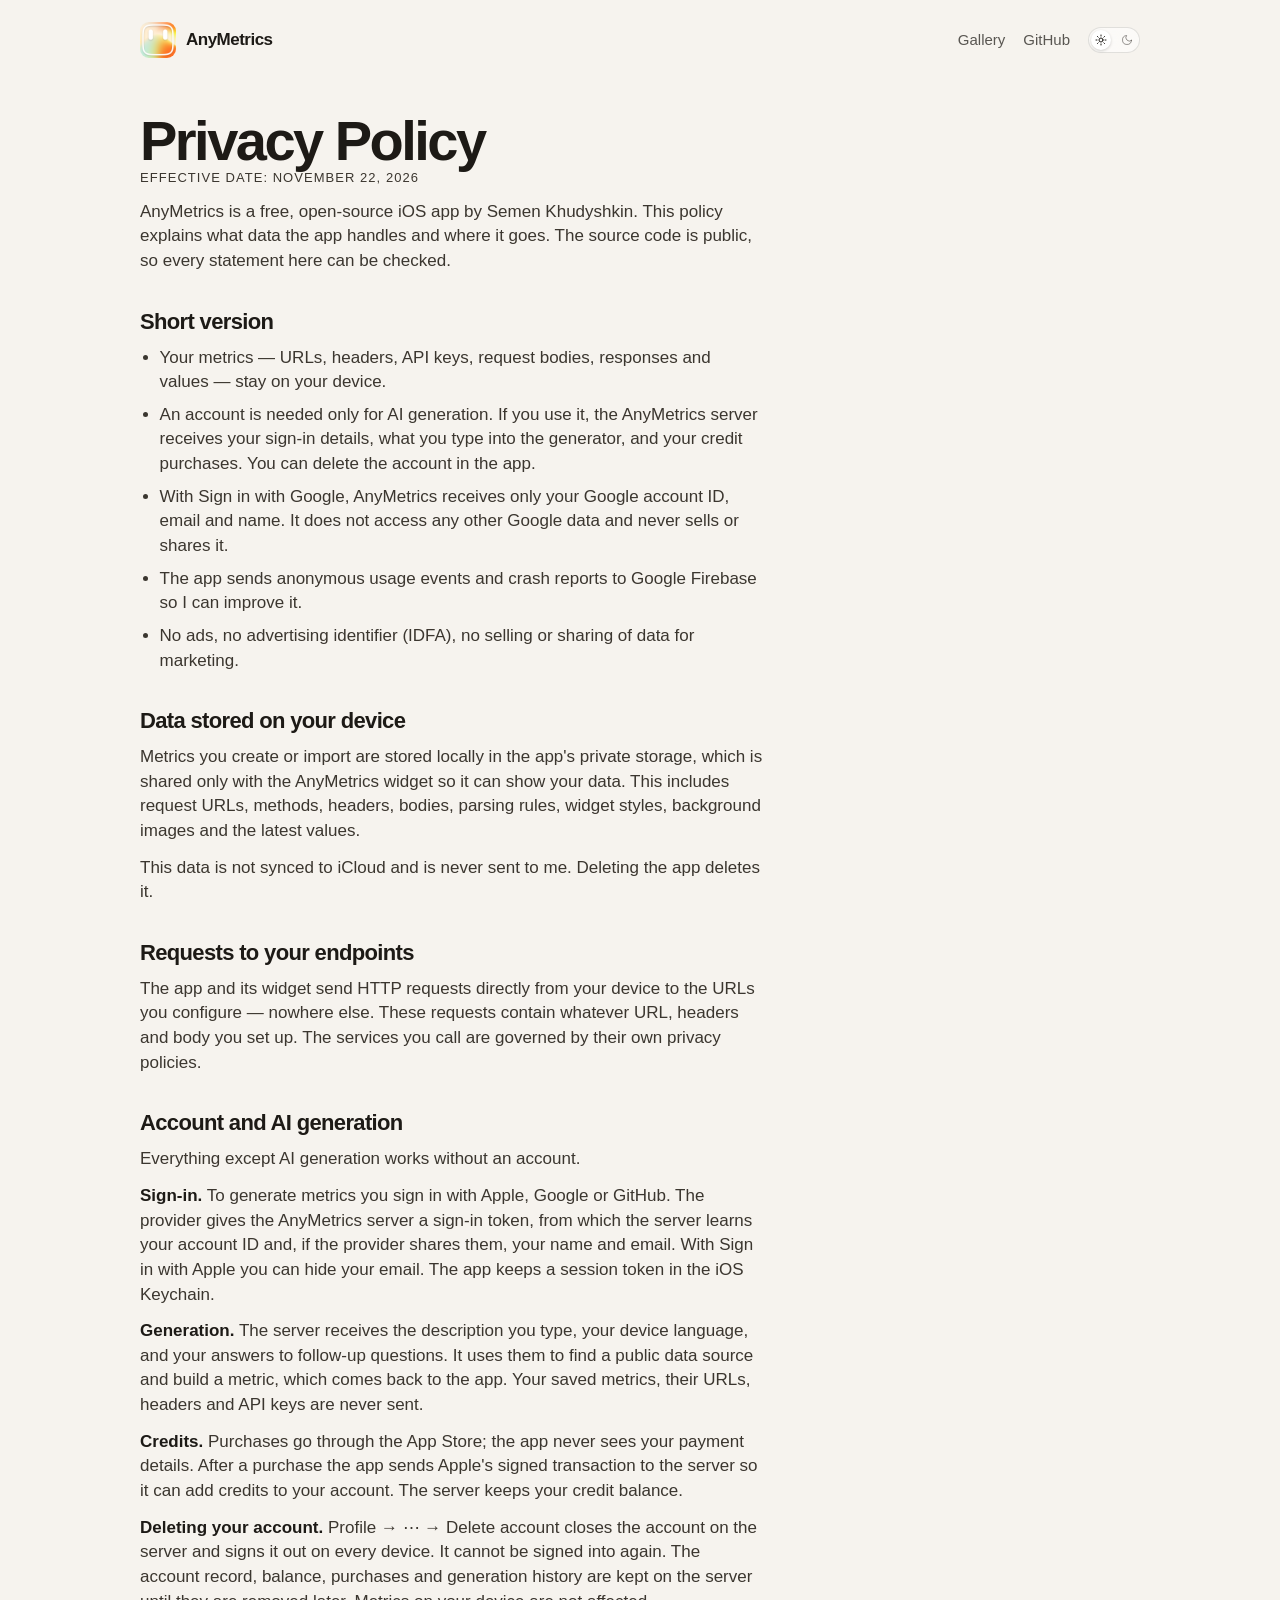
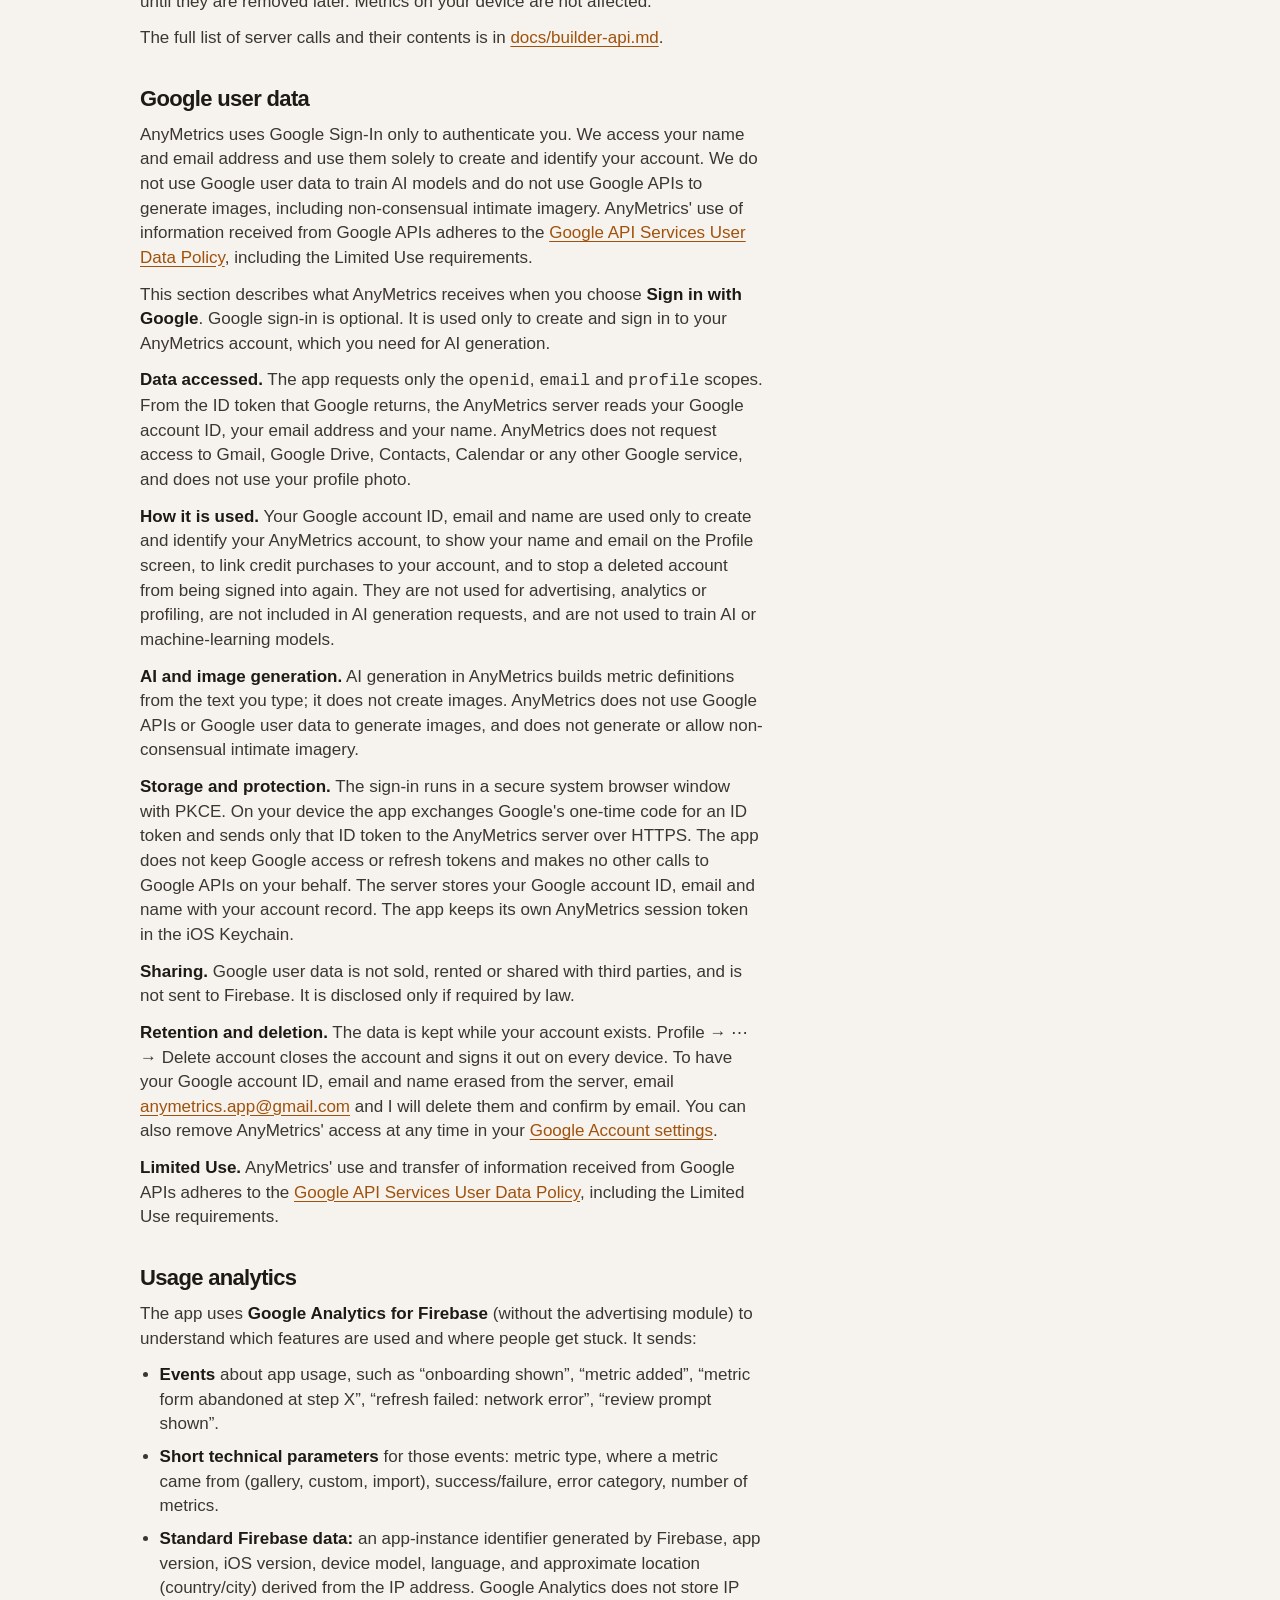
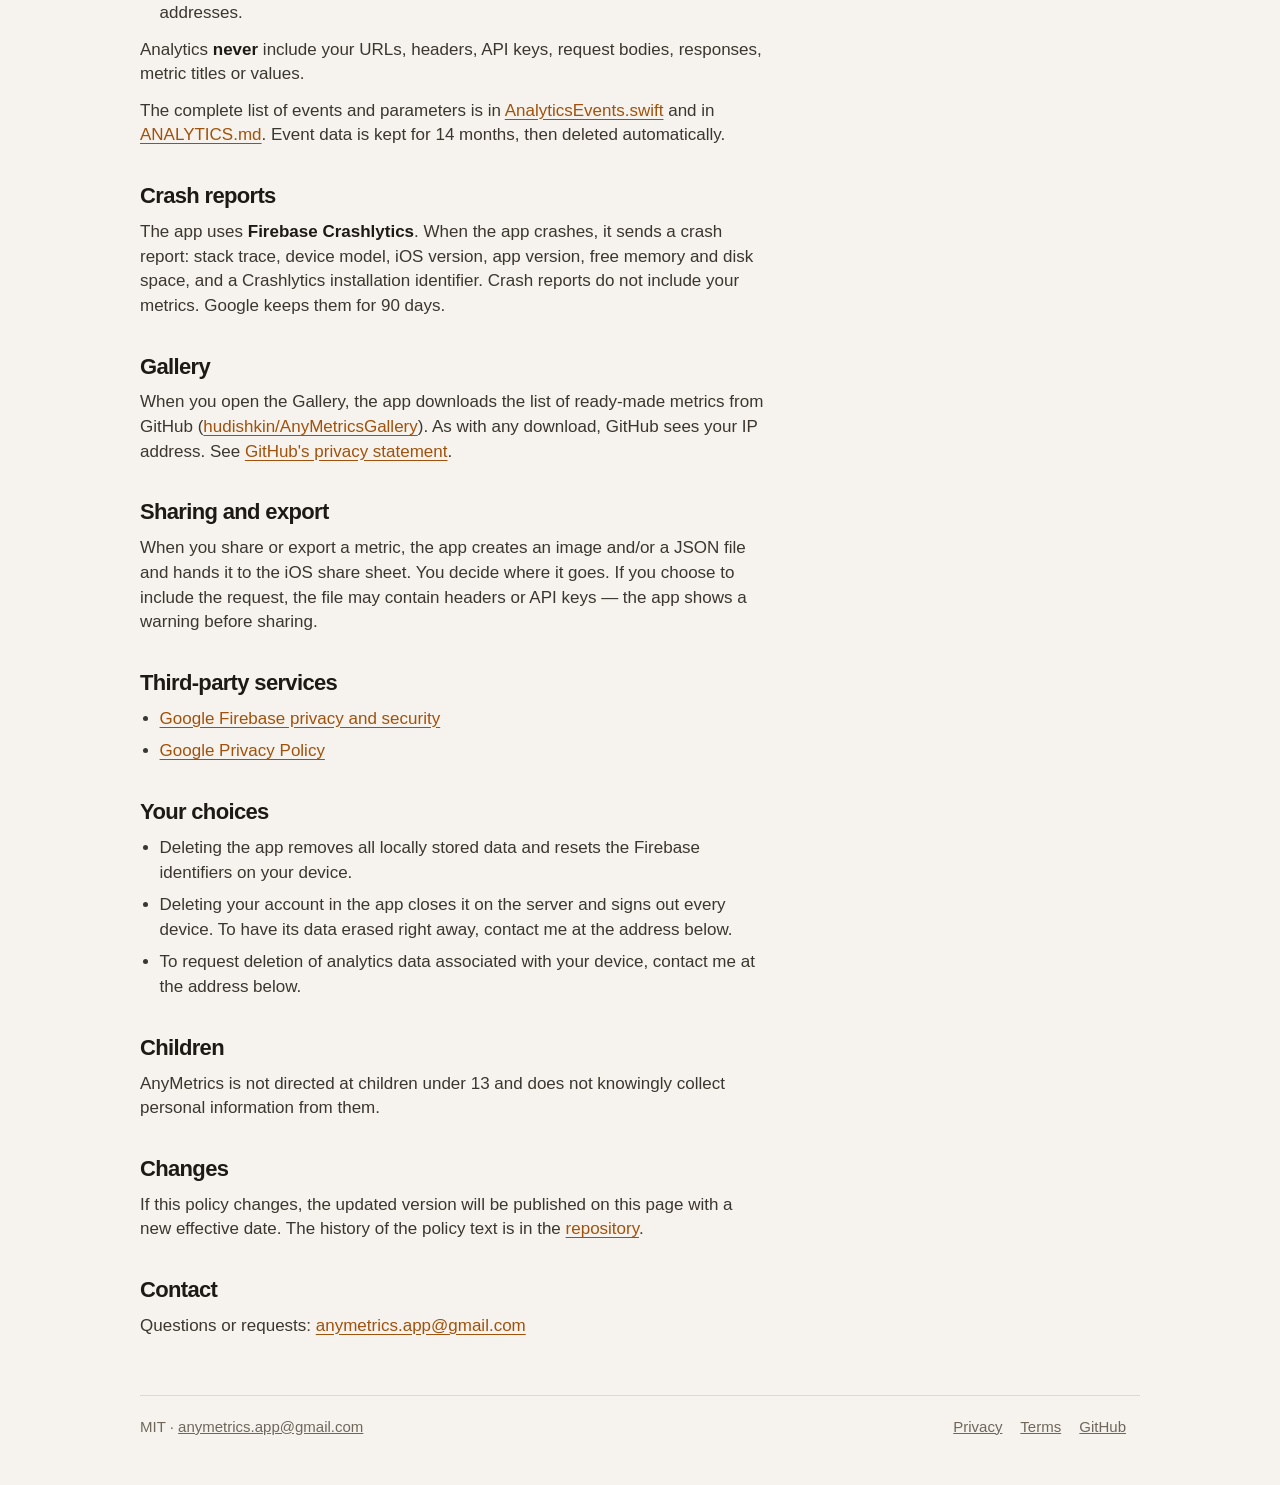
==== commit 1fc039bc: "fixed site" ====
--- a/site/privacy.html
+++ b/site/privacy.html
@@ -3,6 +3,12 @@
 <head>
   <meta charset="utf-8">
   <meta name="viewport" content="width=device-width, initial-scale=1">
+  <script async src="https://www.googletagmanager.com/gtm.js?id=GTM-MFH529ZG"></script>
+  <script>
+    window.dataLayer = window.dataLayer || [];
+    function gtag(){dataLayer.push(arguments);}
+    gtag('js', new Date());
+  </script>
   <title>Privacy Policy — AnyMetrics</title>
   <meta name="description" content="What data AnyMetrics handles and where it goes. Metrics and API keys stay on your iPhone.">
   <meta name="theme-color" content="#141414">
--- a/site/styles.css
+++ b/site/styles.css
@@ -143,8 +143,9 @@
   position: relative;
   display: inline-flex;
   flex: none;
-  width: 64px;
-  height: 32px;
+  gap: 6px;
+  width: 52px;
+  height: 26px;
   padding: 3px;
   border: 0;
   border-radius: 999px;
@@ -161,28 +162,28 @@
   position: absolute;
   top: 3px;
   left: 3px;
-  width: 26px;
-  height: 26px;
+  width: 20px;
+  height: 20px;
   border-radius: 50%;
   background: var(--control-thumb);
   box-shadow: 0 1px 3px rgba(0, 0, 0, 0.18);
   transition: transform 220ms var(--ease-out);
 }
 
-:root[data-theme="dark"] .theme-toggle::before { transform: translateX(32px); }
+:root[data-theme="dark"] .theme-toggle::before { transform: translateX(26px); }
 
 .theme-toggle span {
   position: relative;
   display: grid;
   place-items: center;
-  width: 29px;
-  height: 26px;
+  width: 20px;
+  height: 20px;
   transition: color 220ms ease;
 }
 
 .theme-toggle svg {
-  width: 14px;
-  height: 14px;
+  width: 12px;
+  height: 12px;
   fill: none;
   stroke: currentColor;
   stroke-width: 2;
@@ -198,8 +199,8 @@
   outline-offset: 3px;
 }
 
-.home .theme-toggle {
-  position: fixed;
+.lockup .theme-toggle {
+  position: absolute;
   top: 16px;
   right: 16px;
   z-index: 1;
